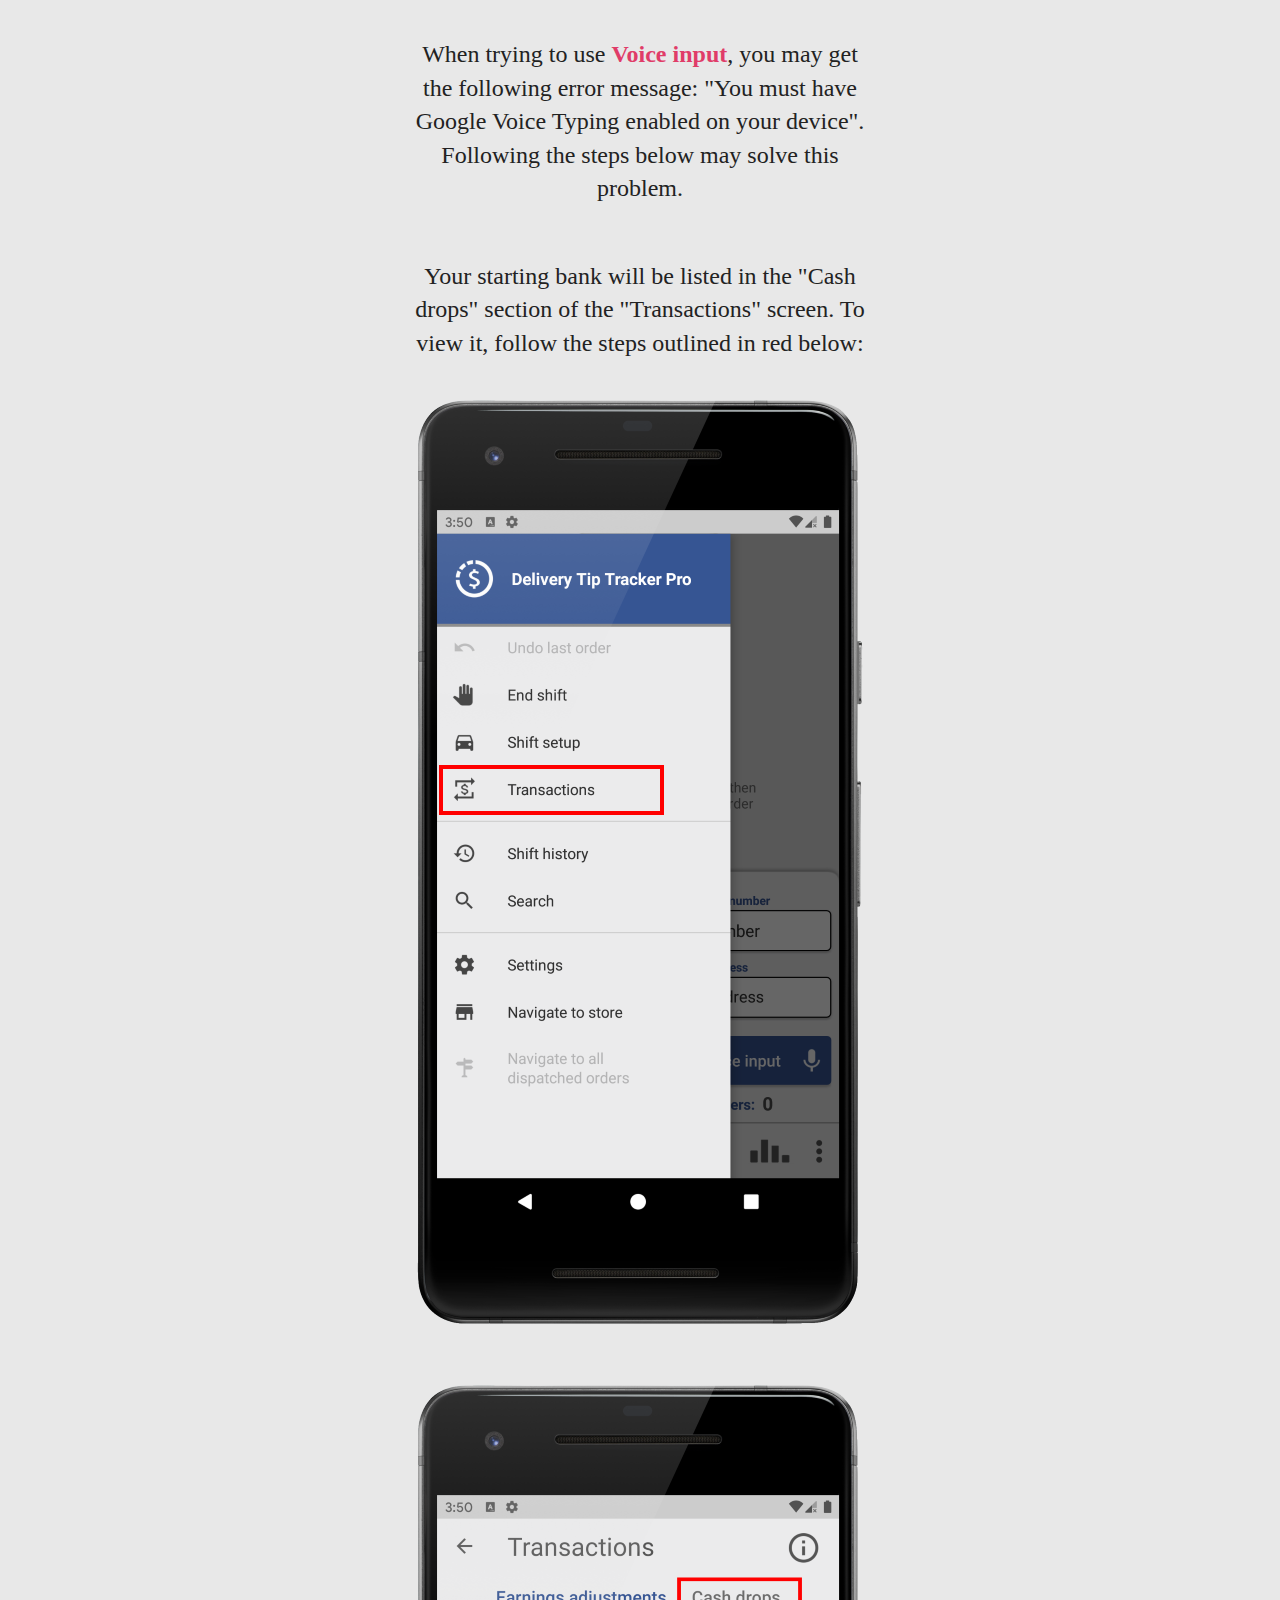
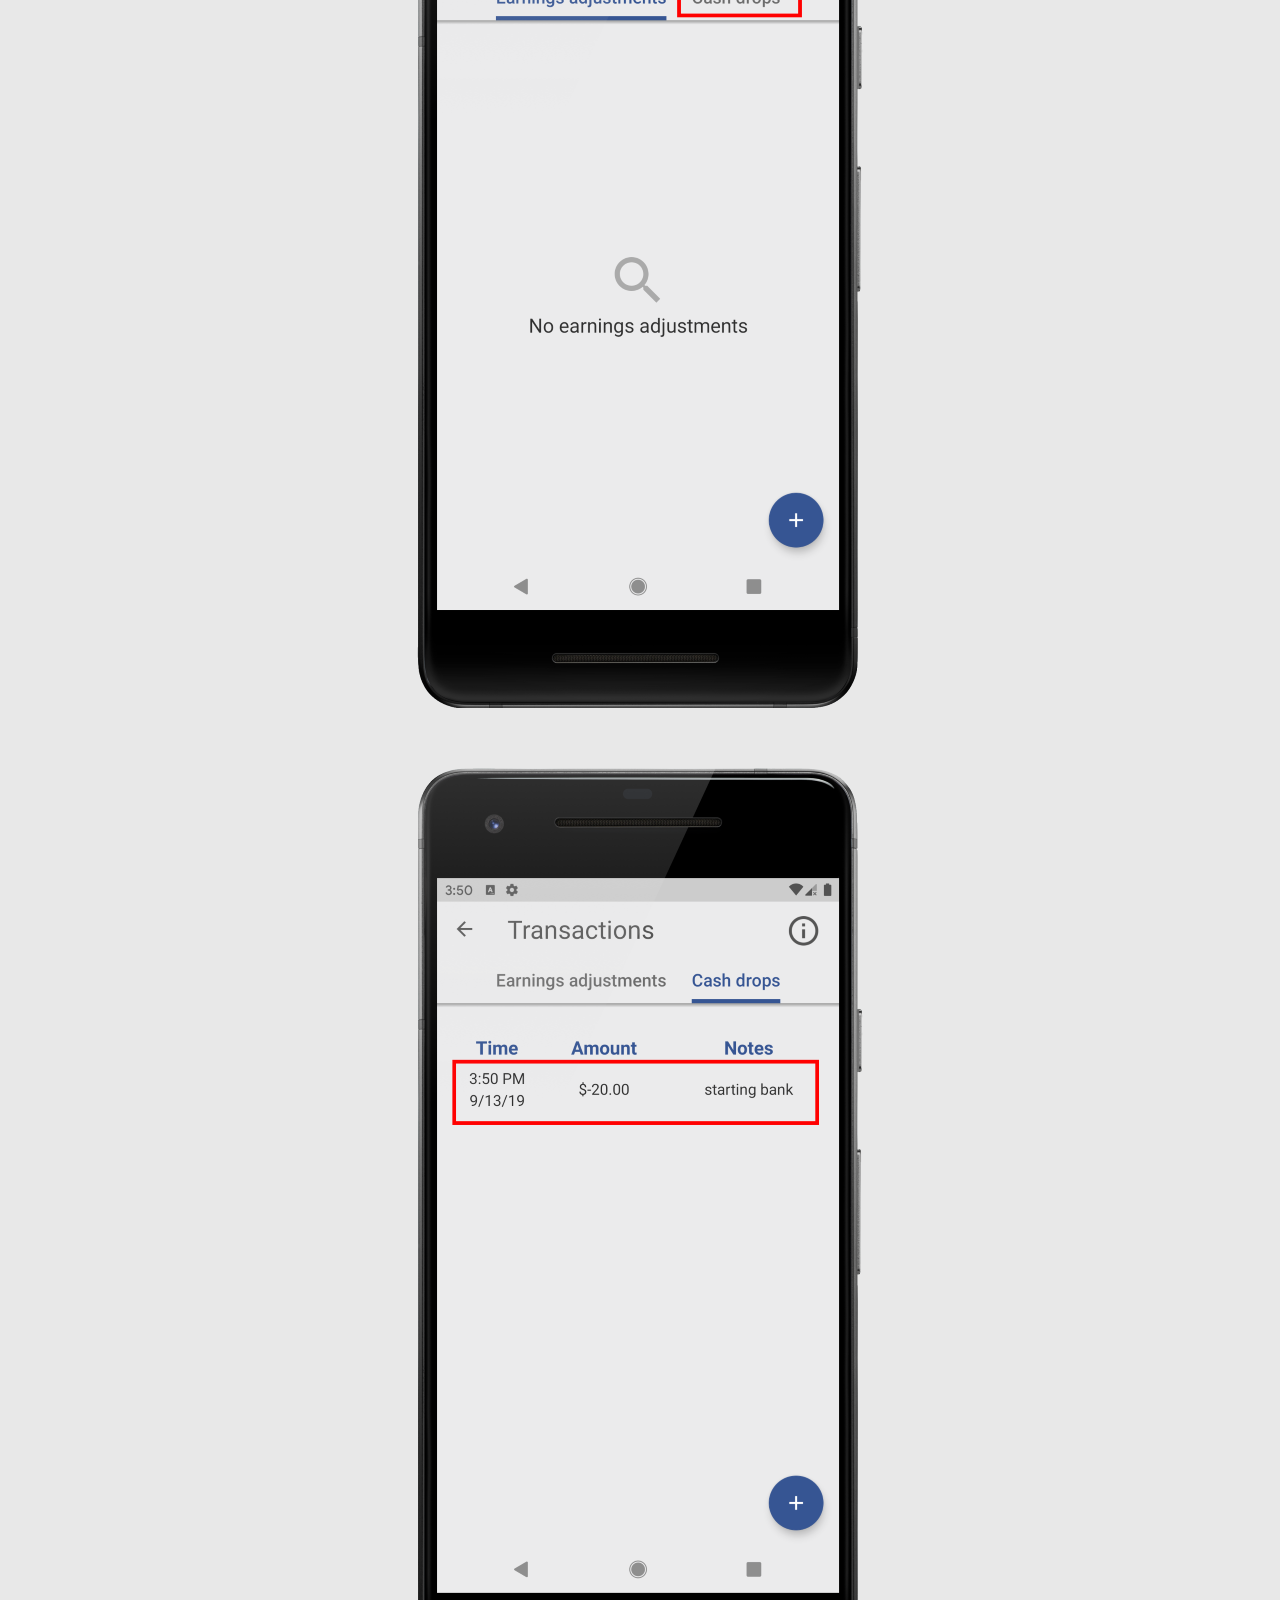
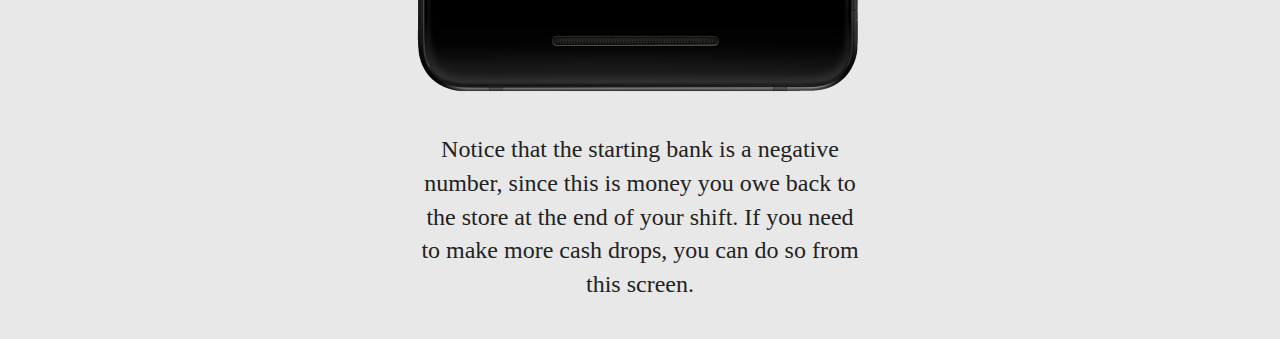
==== enable-google-voice-typing.html @ 76913ef1 "Create enable-google-voice-typing.html" ====
<!DOCTYPE html>
<html lang="en">
<head>
    <meta charset="UTF-8">
    <title>Enable Google Voice Typing</title>
    <link rel="stylesheet" href="css/delivery-tip-tracker-instructions.css">
    <meta name="viewport" content="width=device-width, initial-scale=1">

</head>
<body>

<p>When trying to use <b><font color='#E03C68'>Voice input</font></b>, you may get the following error message: "You must have Google Voice Typing enabled on your device". Following the steps below may solve this problem.</p>

<br />

<p>Your starting bank will be listed in the "Cash drops" section of the "Transactions" screen. To view it, follow the steps 
outlined in red below:</p>

<img class="img-no-caption" src="img/starting-bank-instructions/1.png"/>
<img class="img-no-caption" src="img/starting-bank-instructions/2.png"/>
<img class="img-no-caption" src="img/starting-bank-instructions/3.png"/>

<p>Notice that the starting bank is a negative number, since this is money you owe back to the store at the end of your shift. 
    If you need to make more cash drops, you can do so from this screen.</p>


<script src="https://code.jquery.com/jquery-1.12.0.min.js"></script>
<script>window.jQuery || document.write('<script src="js/vendor/jquery-1.12.0.min.js"><\/script>')</script>
<script src="js/plugins.js"></script>



</body>


</html>
---- css/delivery-tip-tracker-instructions.css ----
html {
    color: #222;
    font-size: 1em;
    line-height: 1.4;
}

body {
    background-color: rgba(184, 184, 184, 0.33);
    font-size: 24px;
    padding: 20px;
}

.faqHeader {
    font-size: 23px;
    font-weight: bold;
}

.faqSubHeader {
    font-size: 18px;
    font-weight: bold;
    padding-bottom: 8px;
    color: #555555;
}

.proOnly {
    font-size: 12px;
    padding-left: 4px;
    padding-right: 4px;
    padding-top: 3px;
    padding-bottom: 3px;
    display: inline-block; 
    margin-bottom: 7px;
    color: #FFFFFF;
    background-color: #777777;
}

.faqQuestion {
    padding-bottom: 6px;
    font-weight: bold;
    font-size: 17px;
}

.faqQuestionProOnly {
    font-weight: bold;
    font-size: 17px;
    margin-bottom: -5px;
}

.faqAnswer {
    margin-bottom: 42px;
    margin-left: 16px;
    font-size: 16px;
}

.videoLink {
    margin-left: 32px;
    font-size: 16px;
}

.spaceBelowFirstVideo {
    margin-bottom: 8px;   
}

.orderedList {
    margin: 0px;
    padding-left: 32px;
    font-size: 16px;
    margin-bottom: 42px;
}

.listItem {
    padding-bottom: 5px;
}

.caption {
    padding-bottom: 30px;
    font-size: 22px;
}

img.img-with-caption {
    padding-top: 15px;
    padding-bottom: 30px;
}

img.img-no-caption {
    padding-top: 30px;
    padding-bottom: 30px;
}

img {
    display: block;
    margin-left: auto;
    margin-right: auto;
    width: 510px;
}


p {
    margin: 10px auto;
    text-align: center;
    width: 450px;
}

.toc {
    font-size: 20px;
    padding-bottom: 6px;
}




@media screen and (max-width: 510px) {
    img {
        display: block;
        width: 100%;
        margin: 0;
    }


    p {
        width: 90%;
        margin: auto;
    }

}
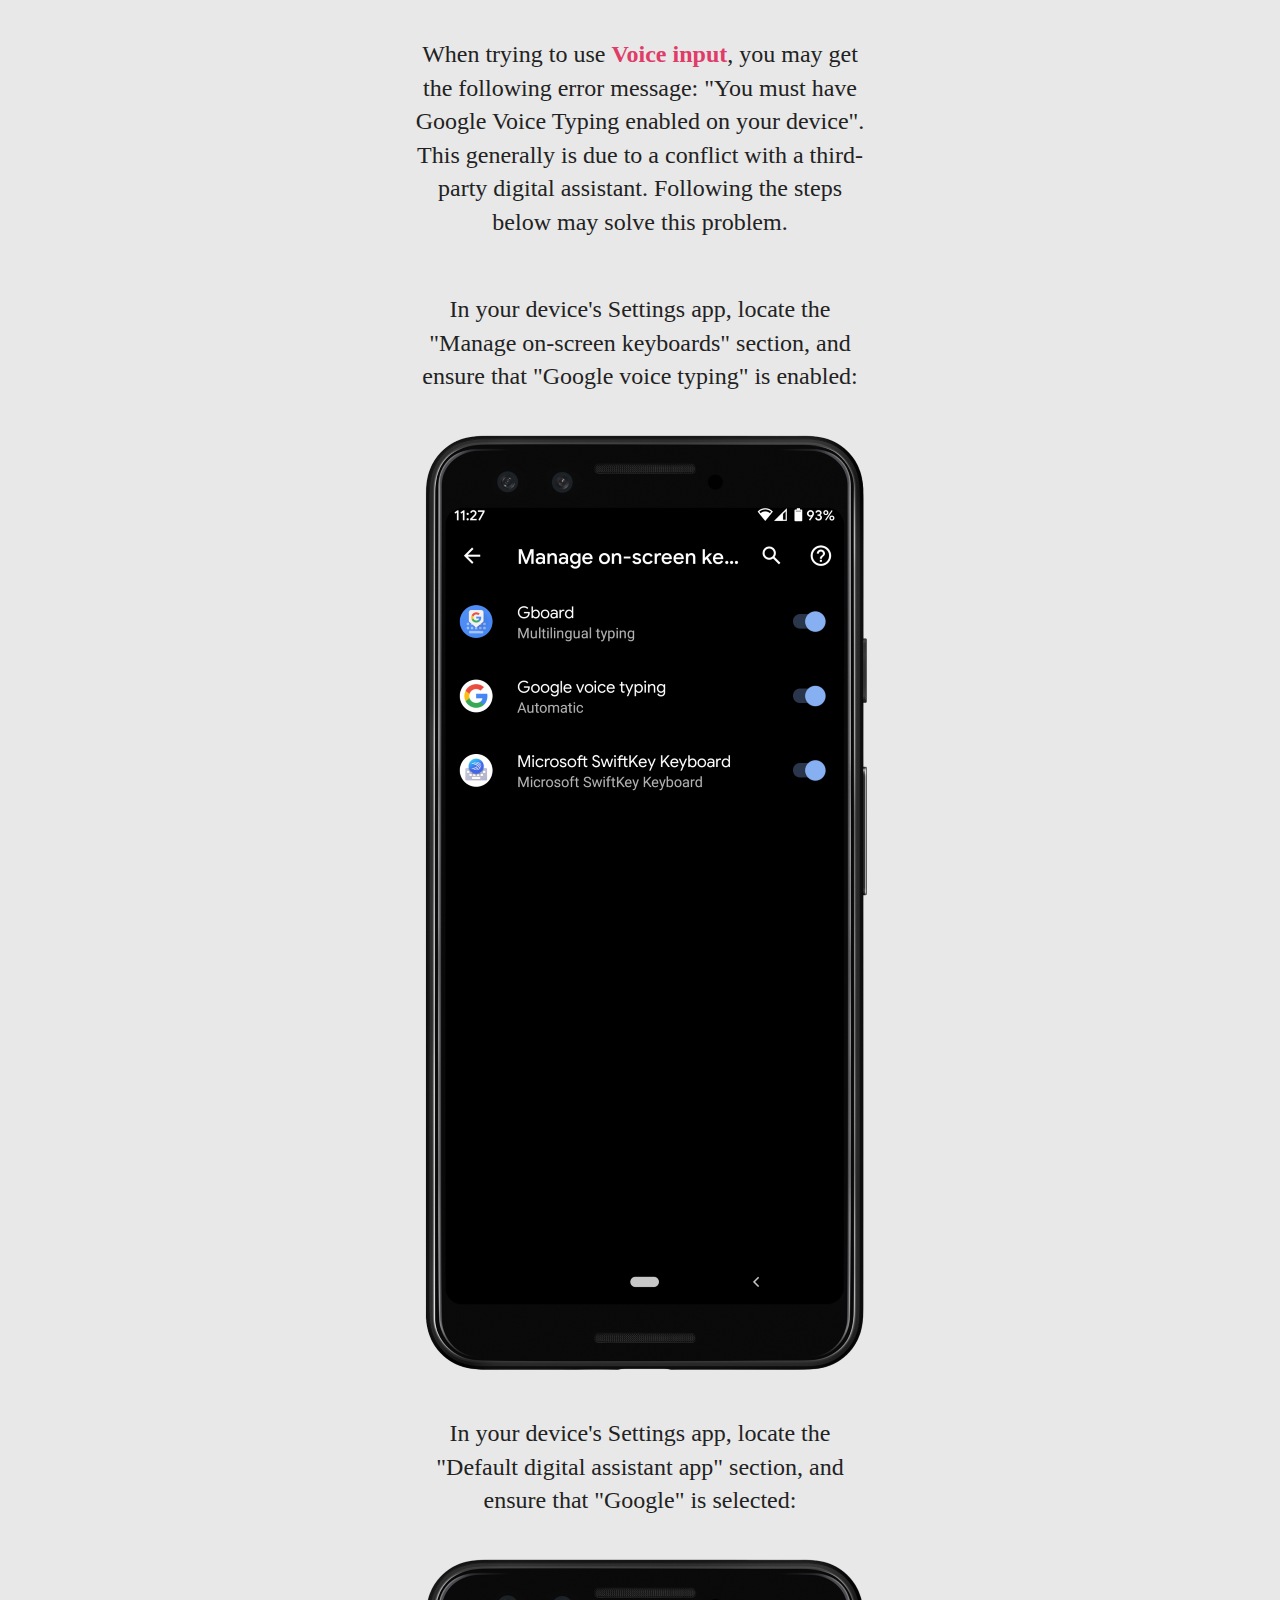
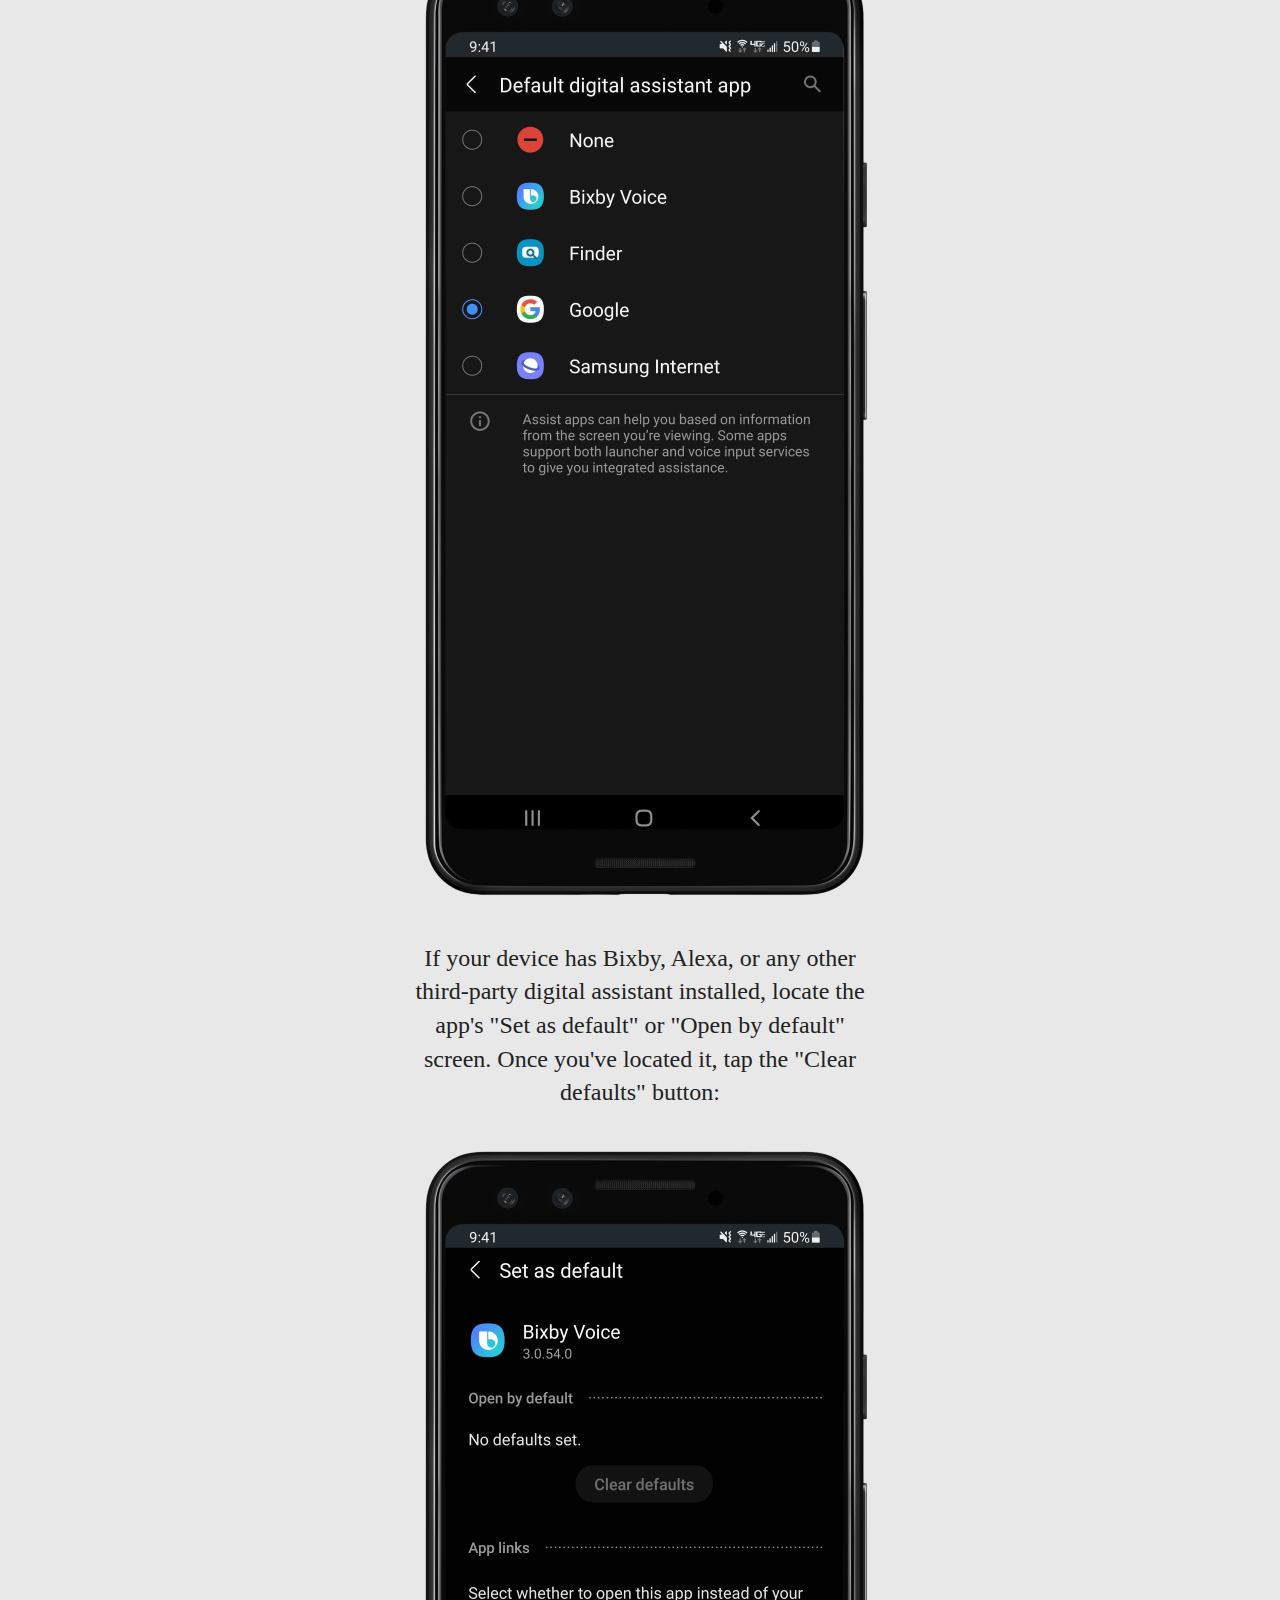
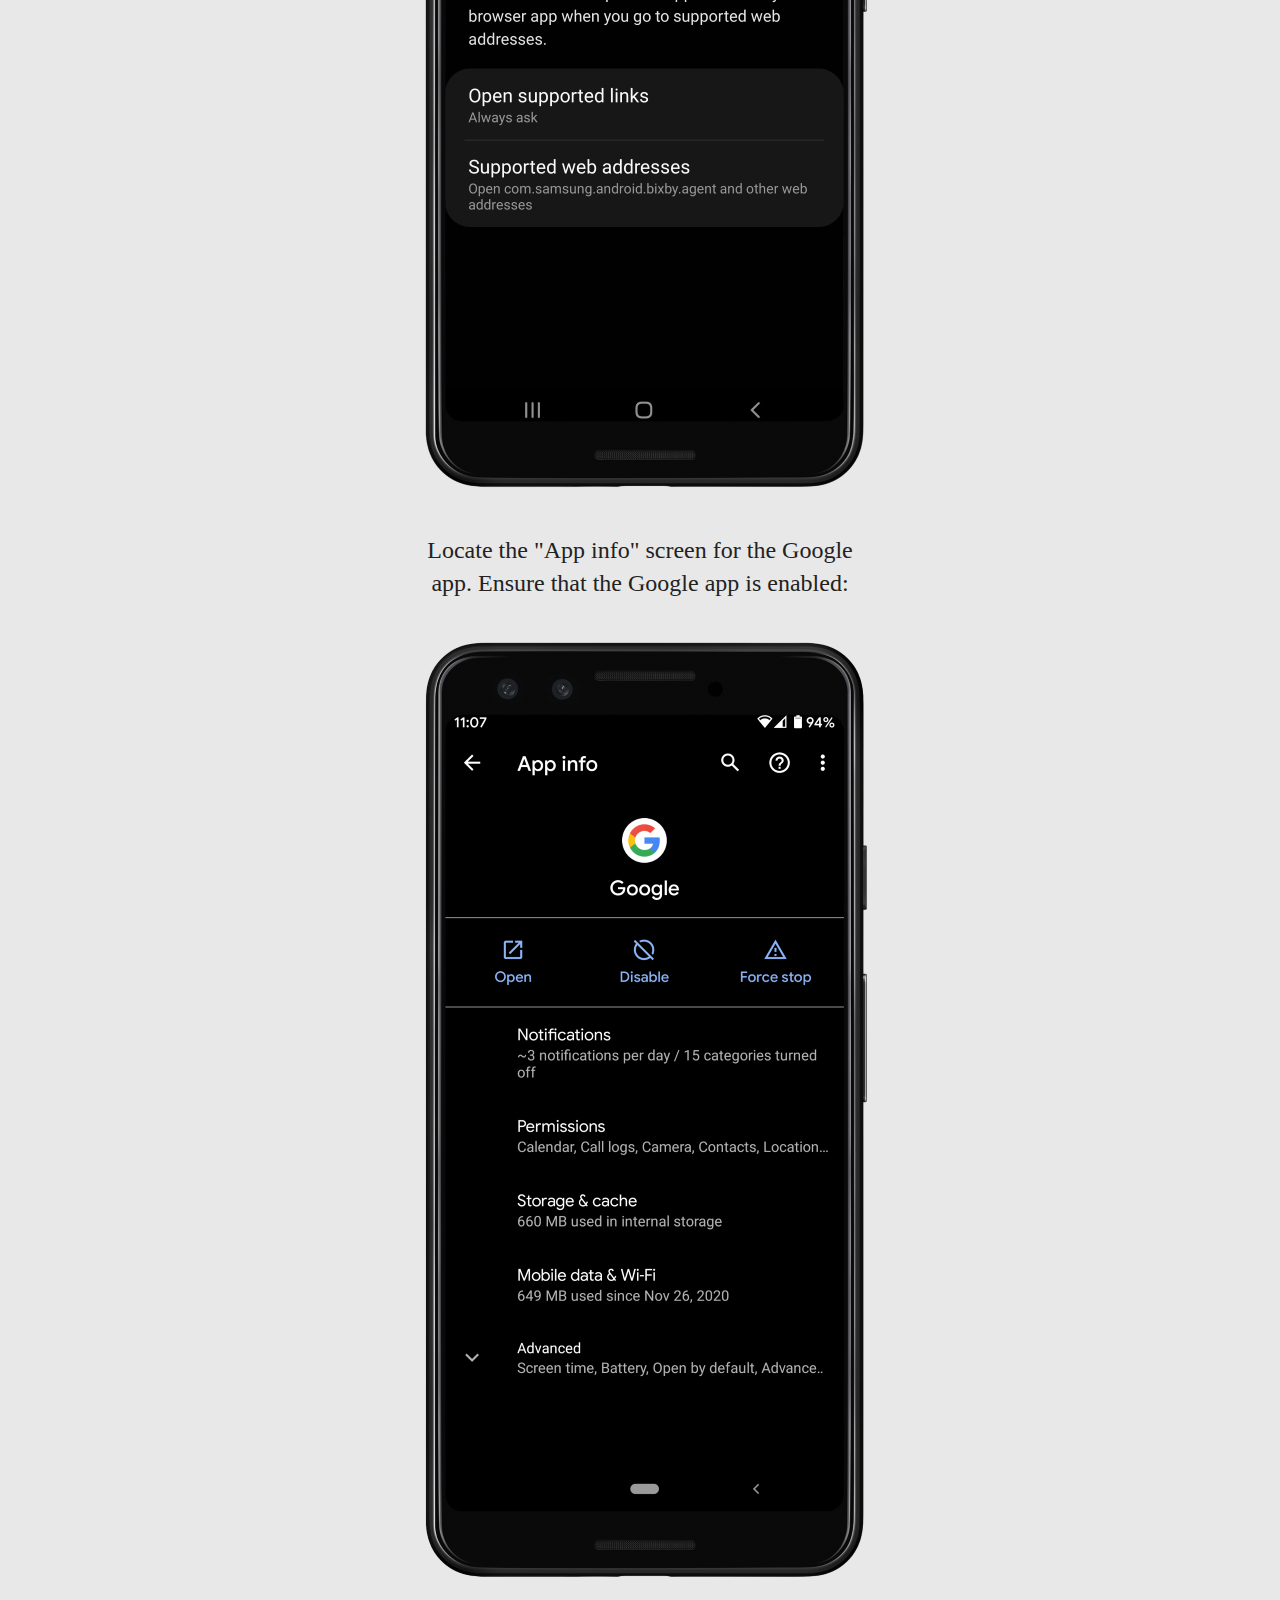
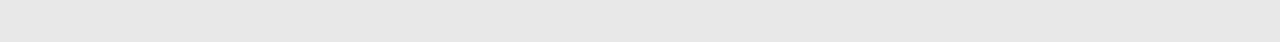
==== commit 47319cf8: "Update enable-google-voice-typing.html" ====
--- a/enable-google-voice-typing.html
+++ b/enable-google-voice-typing.html
@@ -9,20 +9,26 @@
 </head>
 <body>
 
-<p>When trying to use <b><font color='#E03C68'>Voice input</font></b>, you may get the following error message: "You must have Google Voice Typing enabled on your device". Following the steps below may solve this problem.</p>
+<p>When trying to use <b><font color='#E03C68'>Voice input</font></b>, you may get the following error message: "You must have Google Voice Typing enabled on your device". This generally is due to a conflict with a third-party digital assistant. Following the steps below may solve this problem.</p>
 
 <br />
 
-<p>Your starting bank will be listed in the "Cash drops" section of the "Transactions" screen. To view it, follow the steps 
-outlined in red below:</p>
+<p>In your device's Settings app, locate the "Manage on-screen keyboards" section, and ensure that "Google voice typing" is enabled:</p>
 
-<img class="img-no-caption" src="img/starting-bank-instructions/1.png"/>
-<img class="img-no-caption" src="img/starting-bank-instructions/2.png"/>
-<img class="img-no-caption" src="img/starting-bank-instructions/3.png"/>
+<img class="img-no-caption" src="img/enable-google-voice-typing/1.png"/>
+    
+<p>In your device's Settings app, locate the "Default digital assistant app" section, and ensure that "Google" is selected:</p>
 
-<p>Notice that the starting bank is a negative number, since this is money you owe back to the store at the end of your shift. 
-    If you need to make more cash drops, you can do so from this screen.</p>
+<img class="img-no-caption" src="img/enable-google-voice-typing/2.png"/>
+    
+<p>If your device has Bixby, Alexa, or any other third-party digital assistant installed, locate the app's "Set as default" or "Open by default" screen. Once you've located it,
+    tap the "Clear defaults" button:</p>
 
+<img class="img-no-caption" src="img/enable-google-voice-typing/3.png"/>   
+
+<p>Locate the "App info" screen for the Google app. Ensure that the Google app is enabled:</p>
+
+<img class="img-no-caption" src="img/enable-google-voice-typing/4.png"/>   
 
 <script src="https://code.jquery.com/jquery-1.12.0.min.js"></script>
 <script>window.jQuery || document.write('<script src="js/vendor/jquery-1.12.0.min.js"><\/script>')</script>
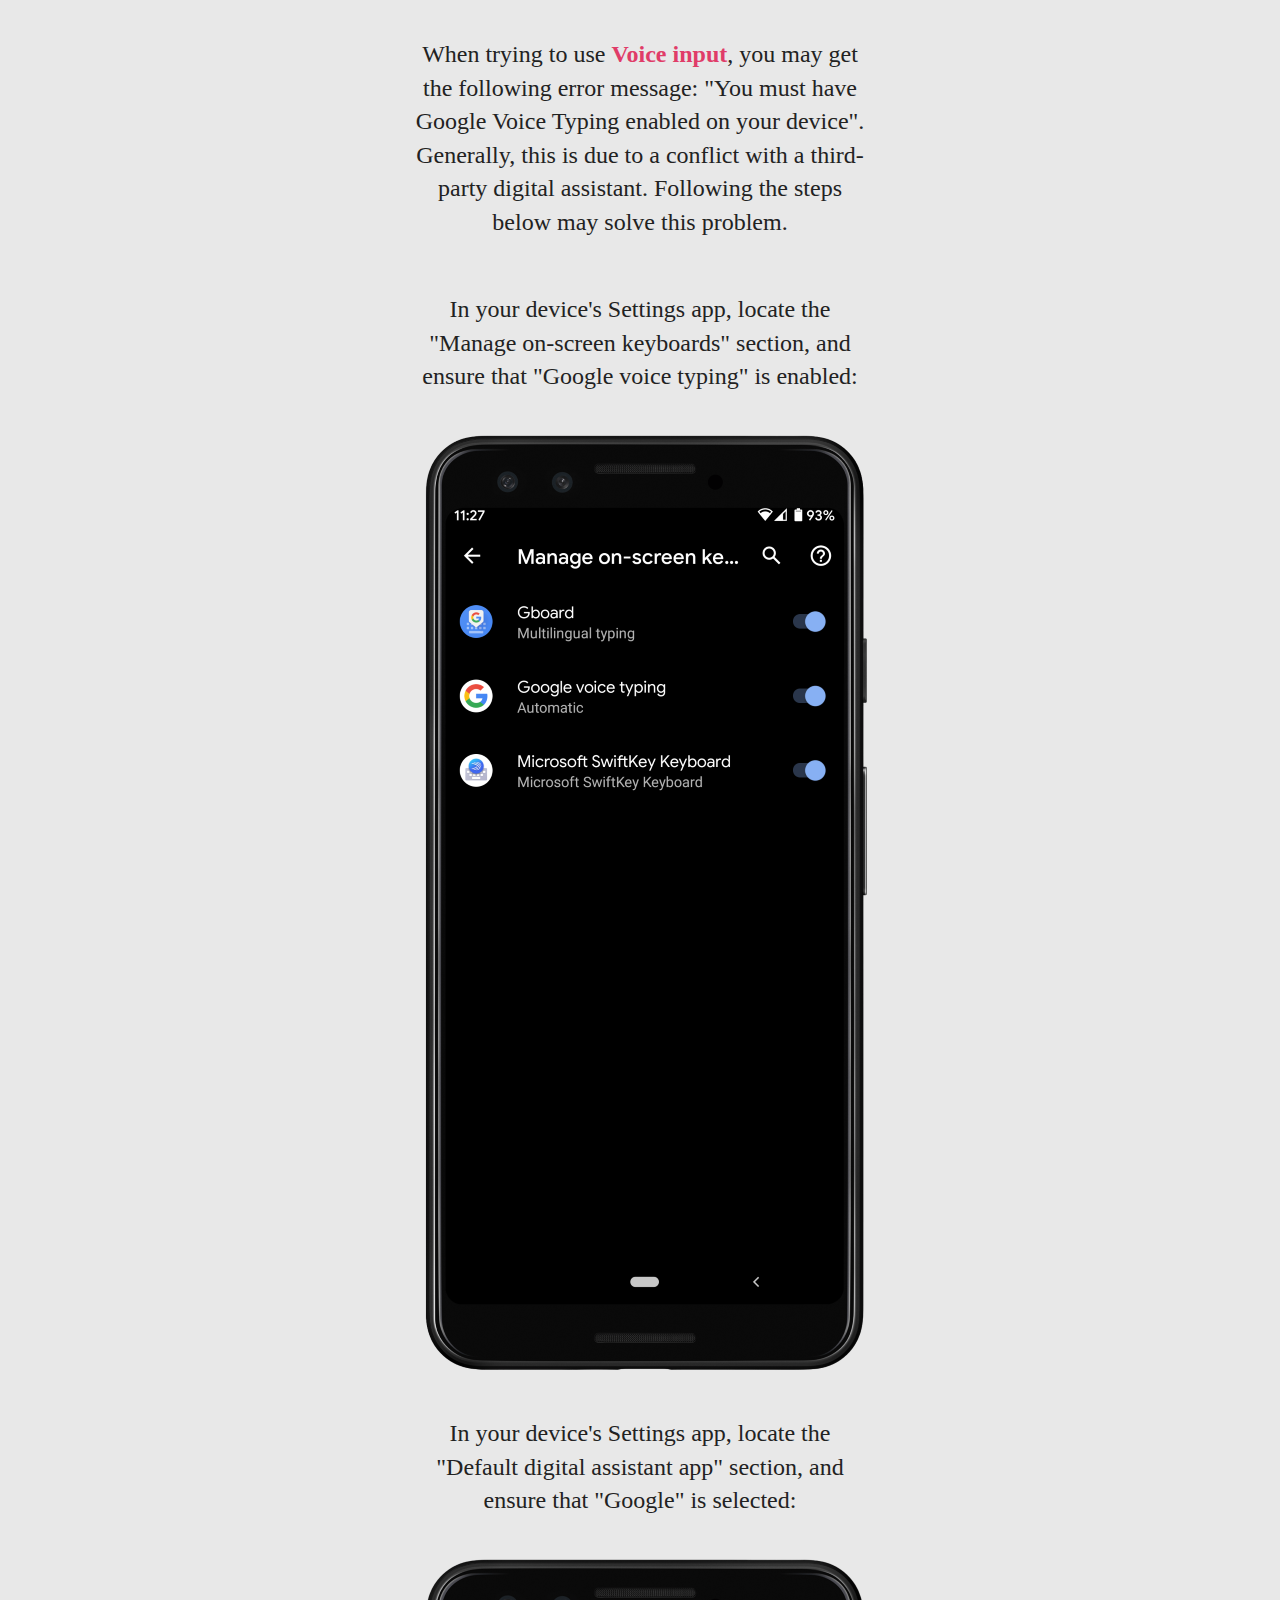
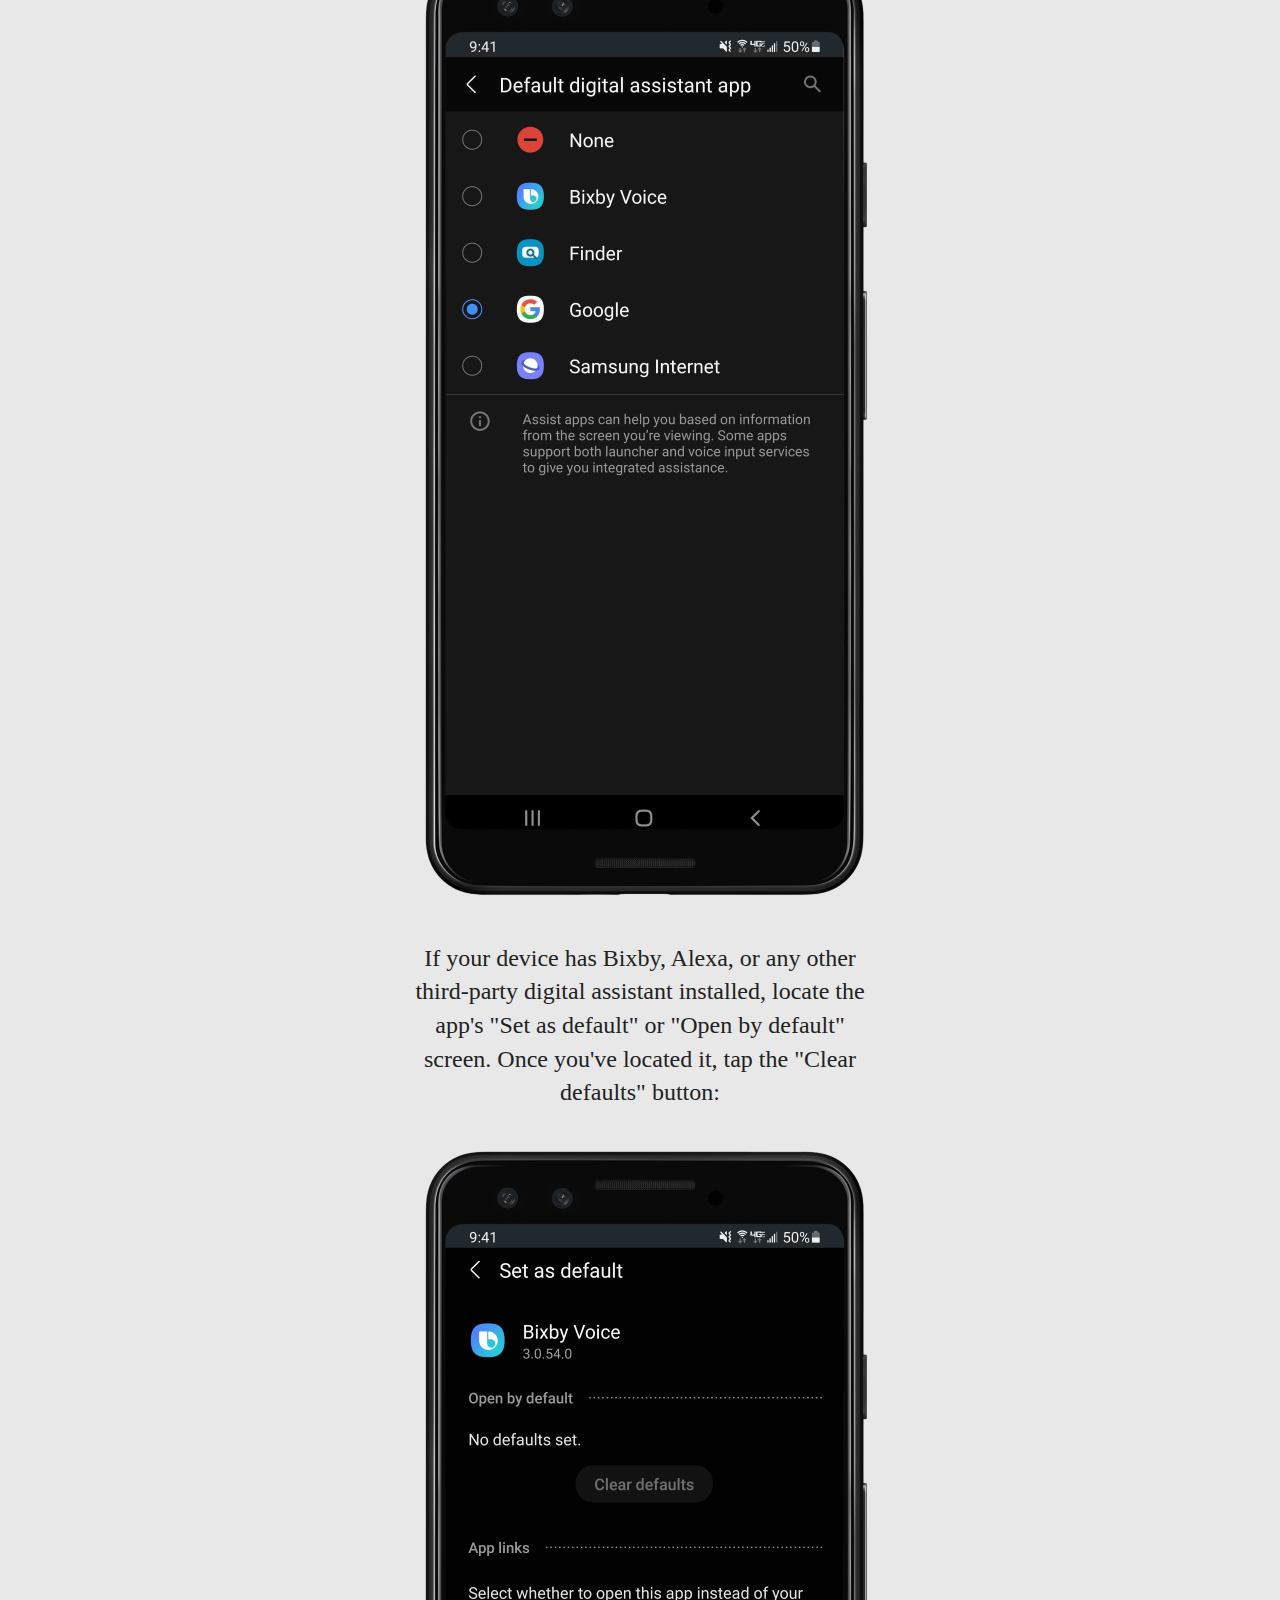
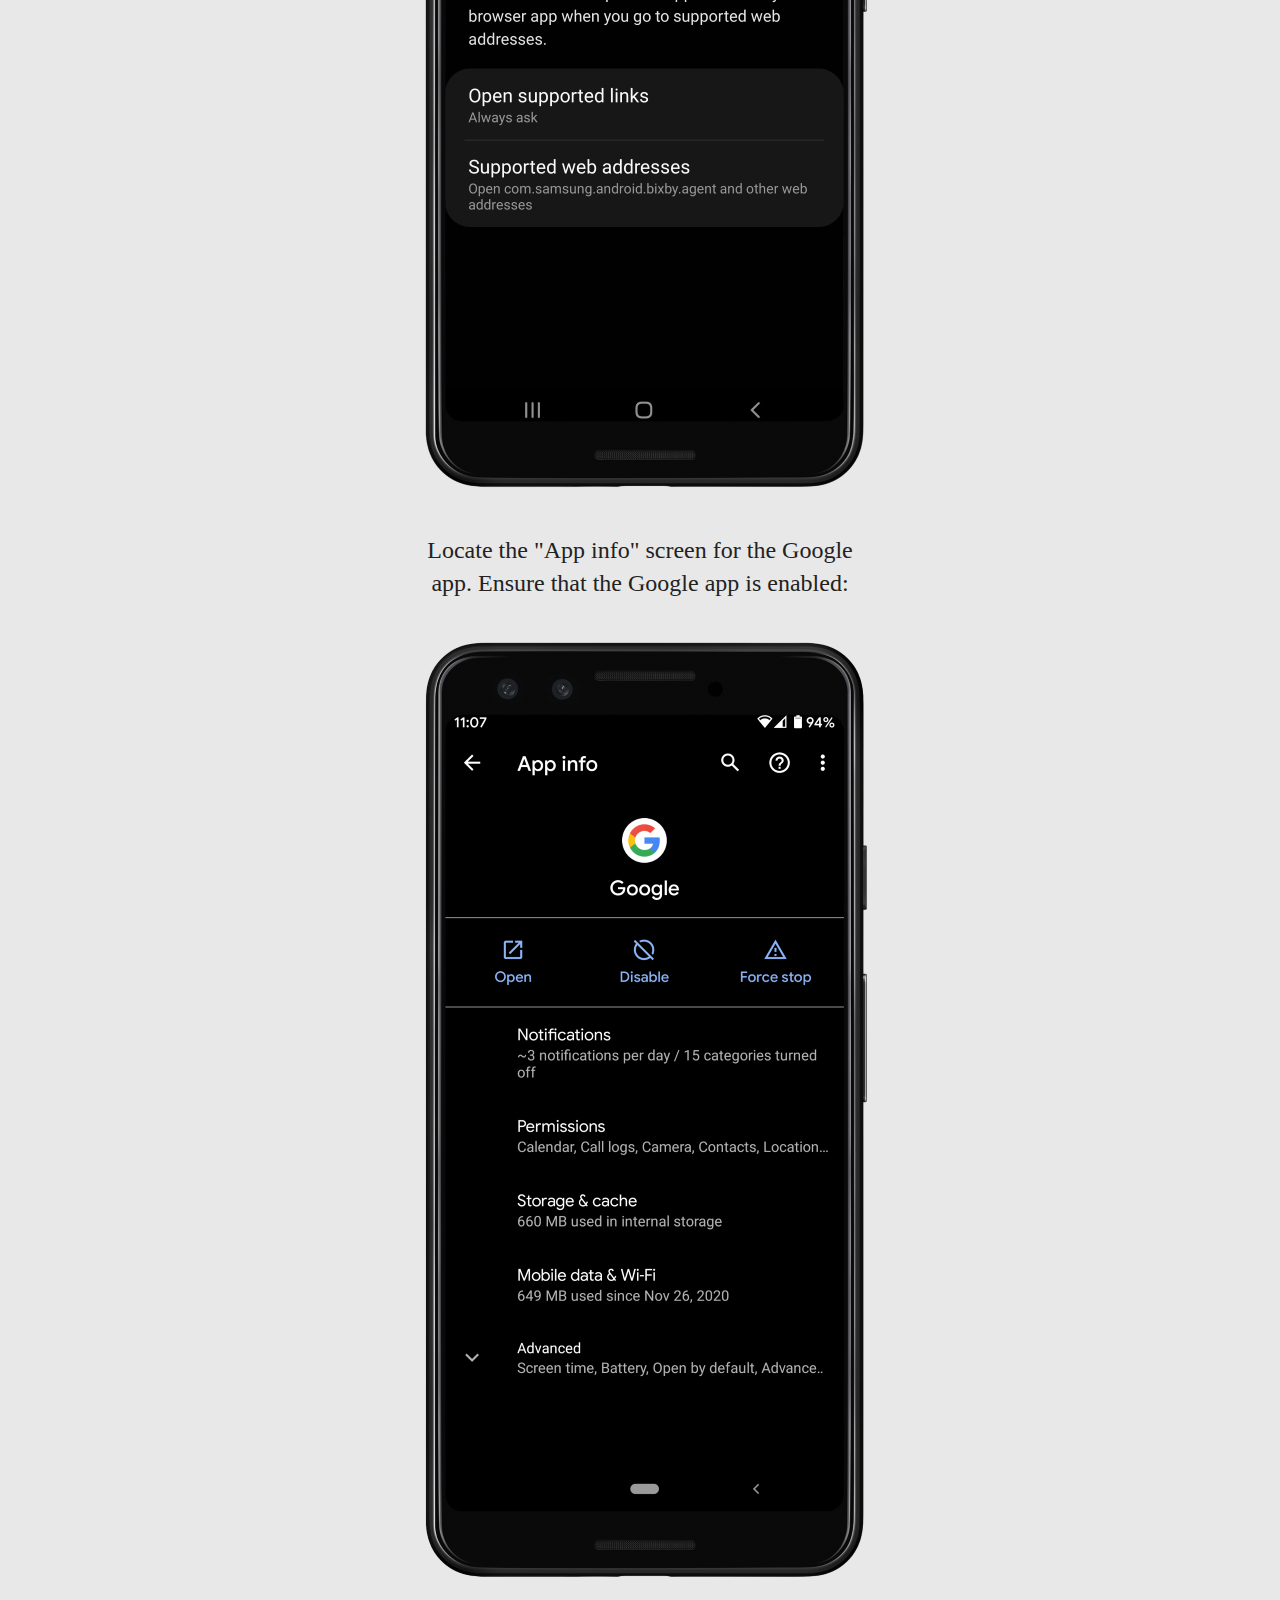
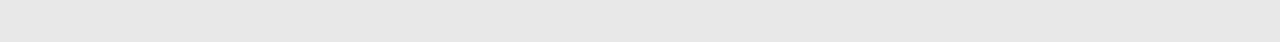
==== commit 490c2a66: "Update enable-google-voice-typing.html" ====
--- a/enable-google-voice-typing.html
+++ b/enable-google-voice-typing.html
@@ -9,7 +9,8 @@
 </head>
 <body>
 
-<p>When trying to use <b><font color='#E03C68'>Voice input</font></b>, you may get the following error message: "You must have Google Voice Typing enabled on your device". This generally is due to a conflict with a third-party digital assistant. Following the steps below may solve this problem.</p>
+<p>When trying to use <b><font color='#E03C68'>Voice input</font></b>, you may get the following error message: "You must have Google Voice Typing enabled on your device". 
+    Generally, this is due to a conflict with a third-party digital assistant. Following the steps below may solve this problem.</p>
 
 <br />
 
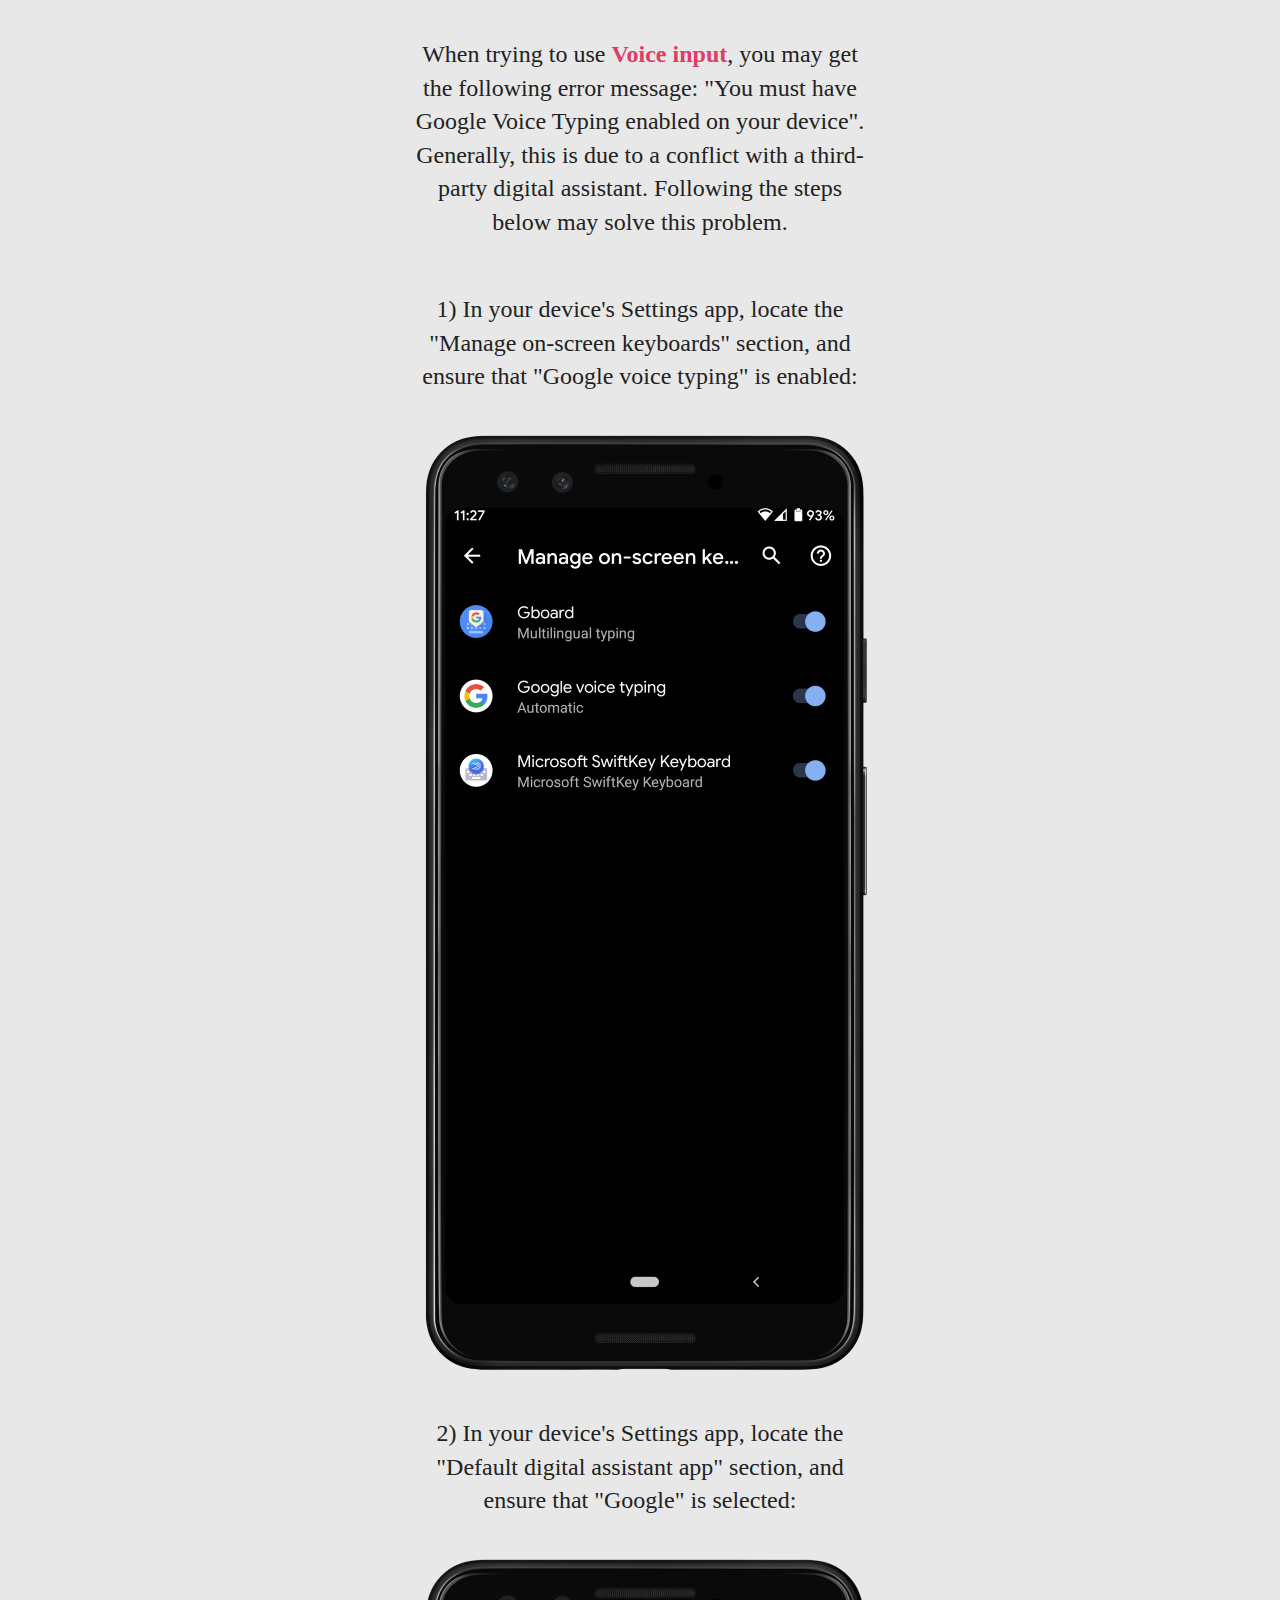
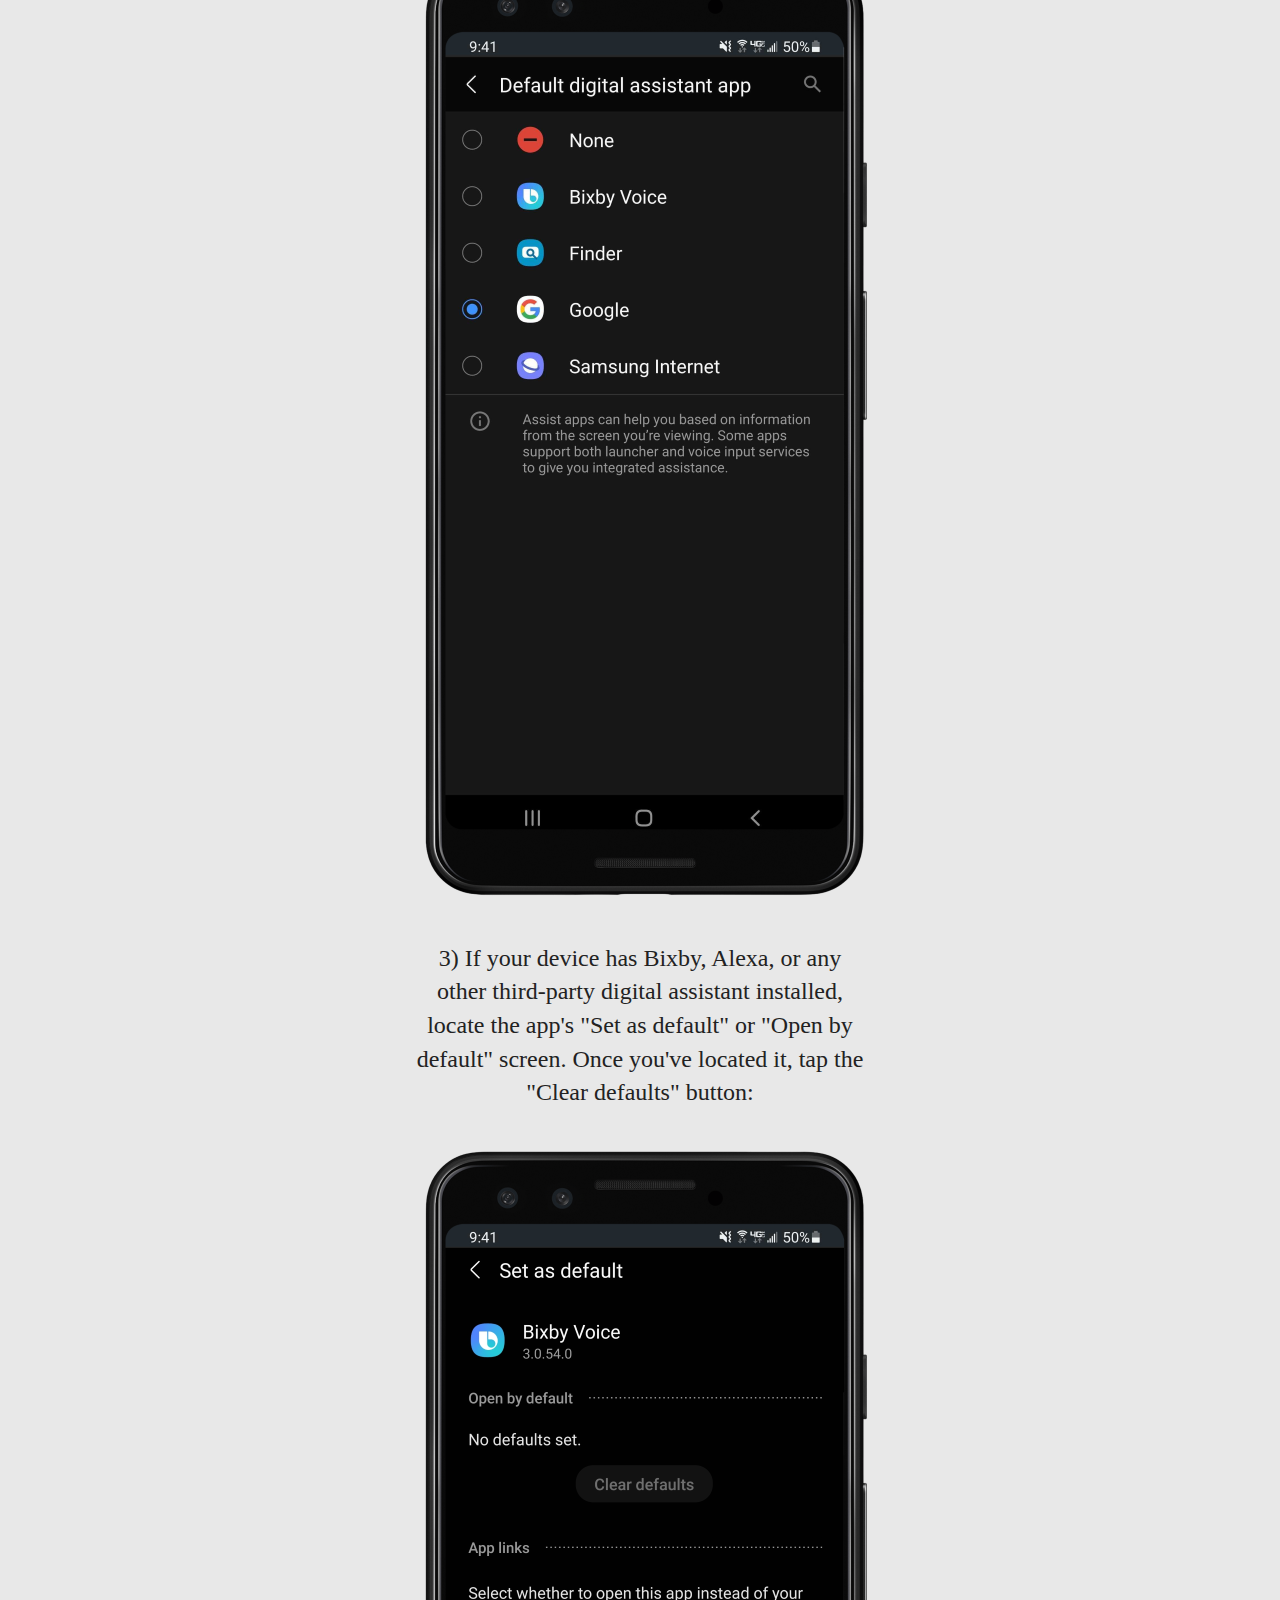
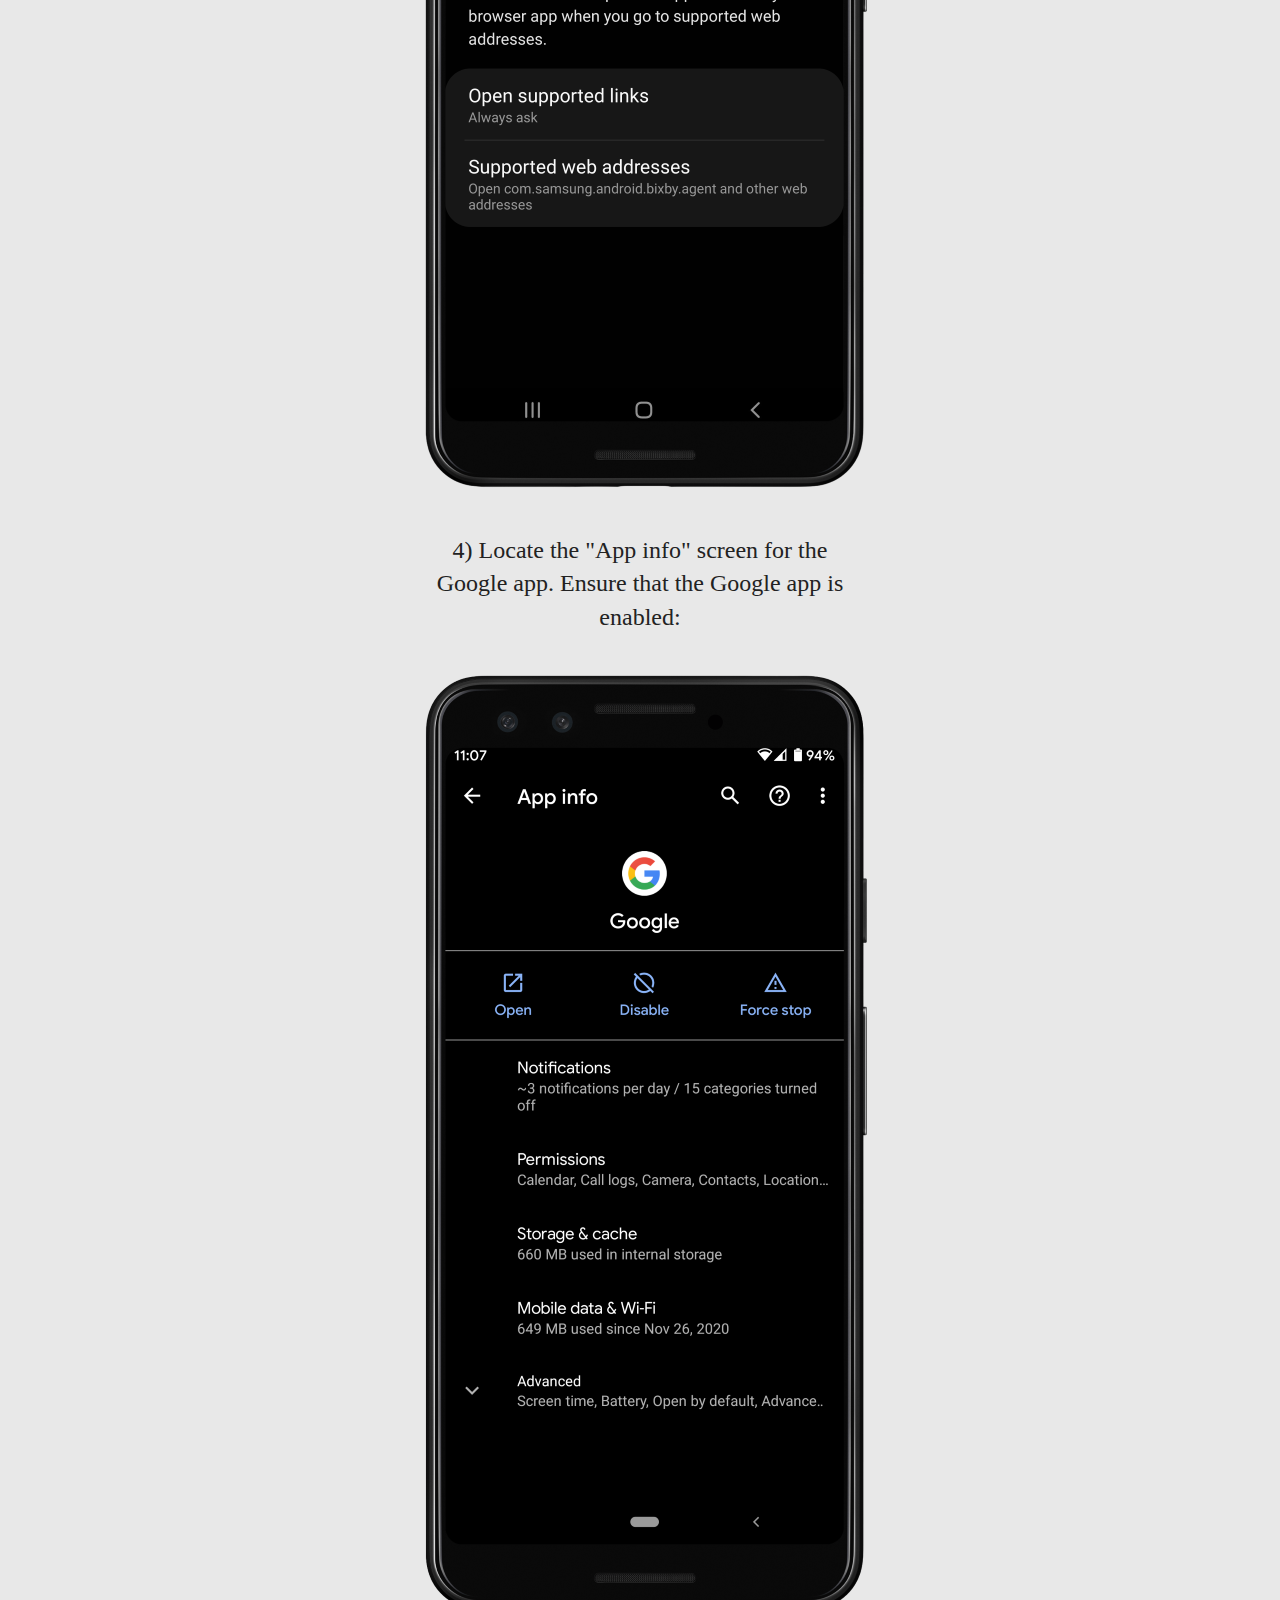
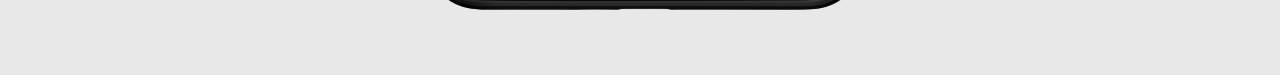
==== commit aef92fd3: "Update enable-google-voice-typing.html" ====
--- a/enable-google-voice-typing.html
+++ b/enable-google-voice-typing.html
@@ -14,20 +14,20 @@
 
 <br />
 
-<p>In your device's Settings app, locate the "Manage on-screen keyboards" section, and ensure that "Google voice typing" is enabled:</p>
+<p>1) In your device's Settings app, locate the "Manage on-screen keyboards" section, and ensure that "Google voice typing" is enabled:</p>
 
 <img class="img-no-caption" src="img/enable-google-voice-typing/1.png"/>
     
-<p>In your device's Settings app, locate the "Default digital assistant app" section, and ensure that "Google" is selected:</p>
+<p>2) In your device's Settings app, locate the "Default digital assistant app" section, and ensure that "Google" is selected:</p>
 
 <img class="img-no-caption" src="img/enable-google-voice-typing/2.png"/>
     
-<p>If your device has Bixby, Alexa, or any other third-party digital assistant installed, locate the app's "Set as default" or "Open by default" screen. Once you've located it,
+<p>3) If your device has Bixby, Alexa, or any other third-party digital assistant installed, locate the app's "Set as default" or "Open by default" screen. Once you've located it,
     tap the "Clear defaults" button:</p>
 
 <img class="img-no-caption" src="img/enable-google-voice-typing/3.png"/>   
 
-<p>Locate the "App info" screen for the Google app. Ensure that the Google app is enabled:</p>
+<p>4) Locate the "App info" screen for the Google app. Ensure that the Google app is enabled:</p>
 
 <img class="img-no-caption" src="img/enable-google-voice-typing/4.png"/>   
 
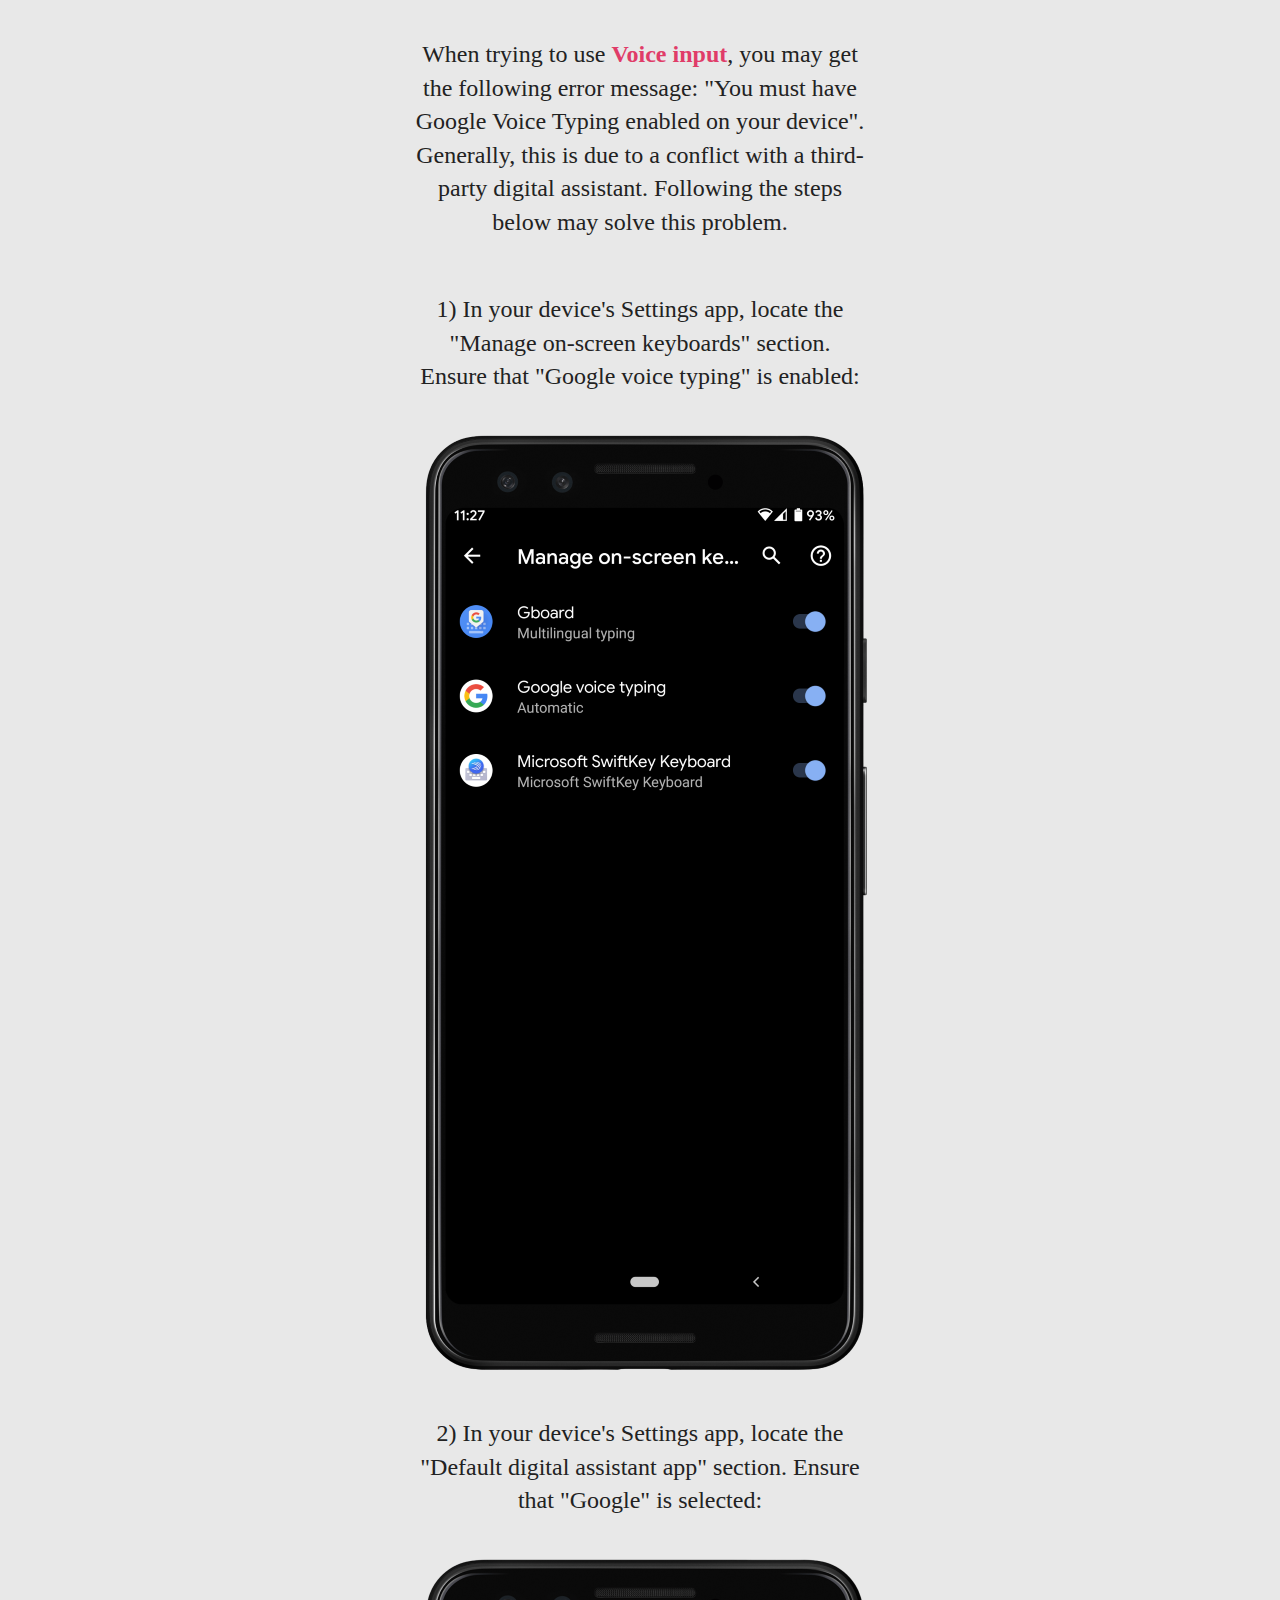
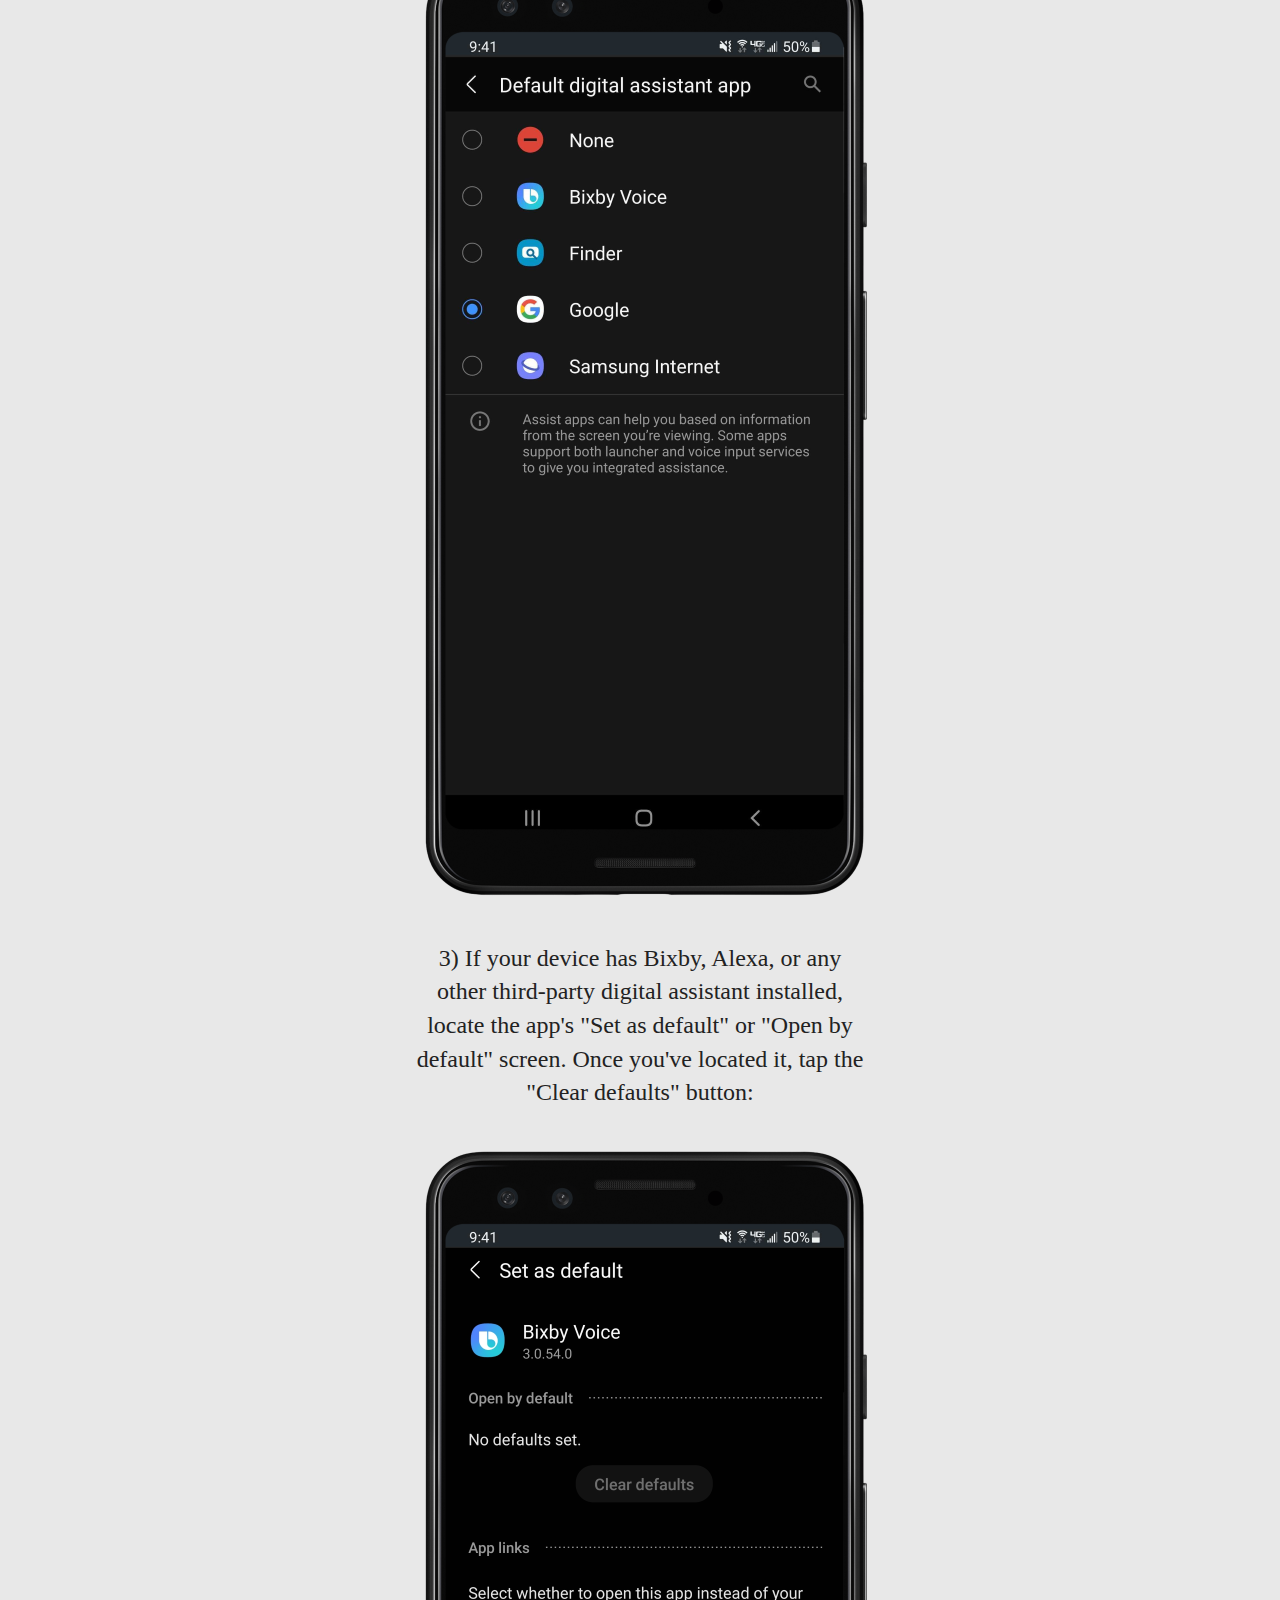
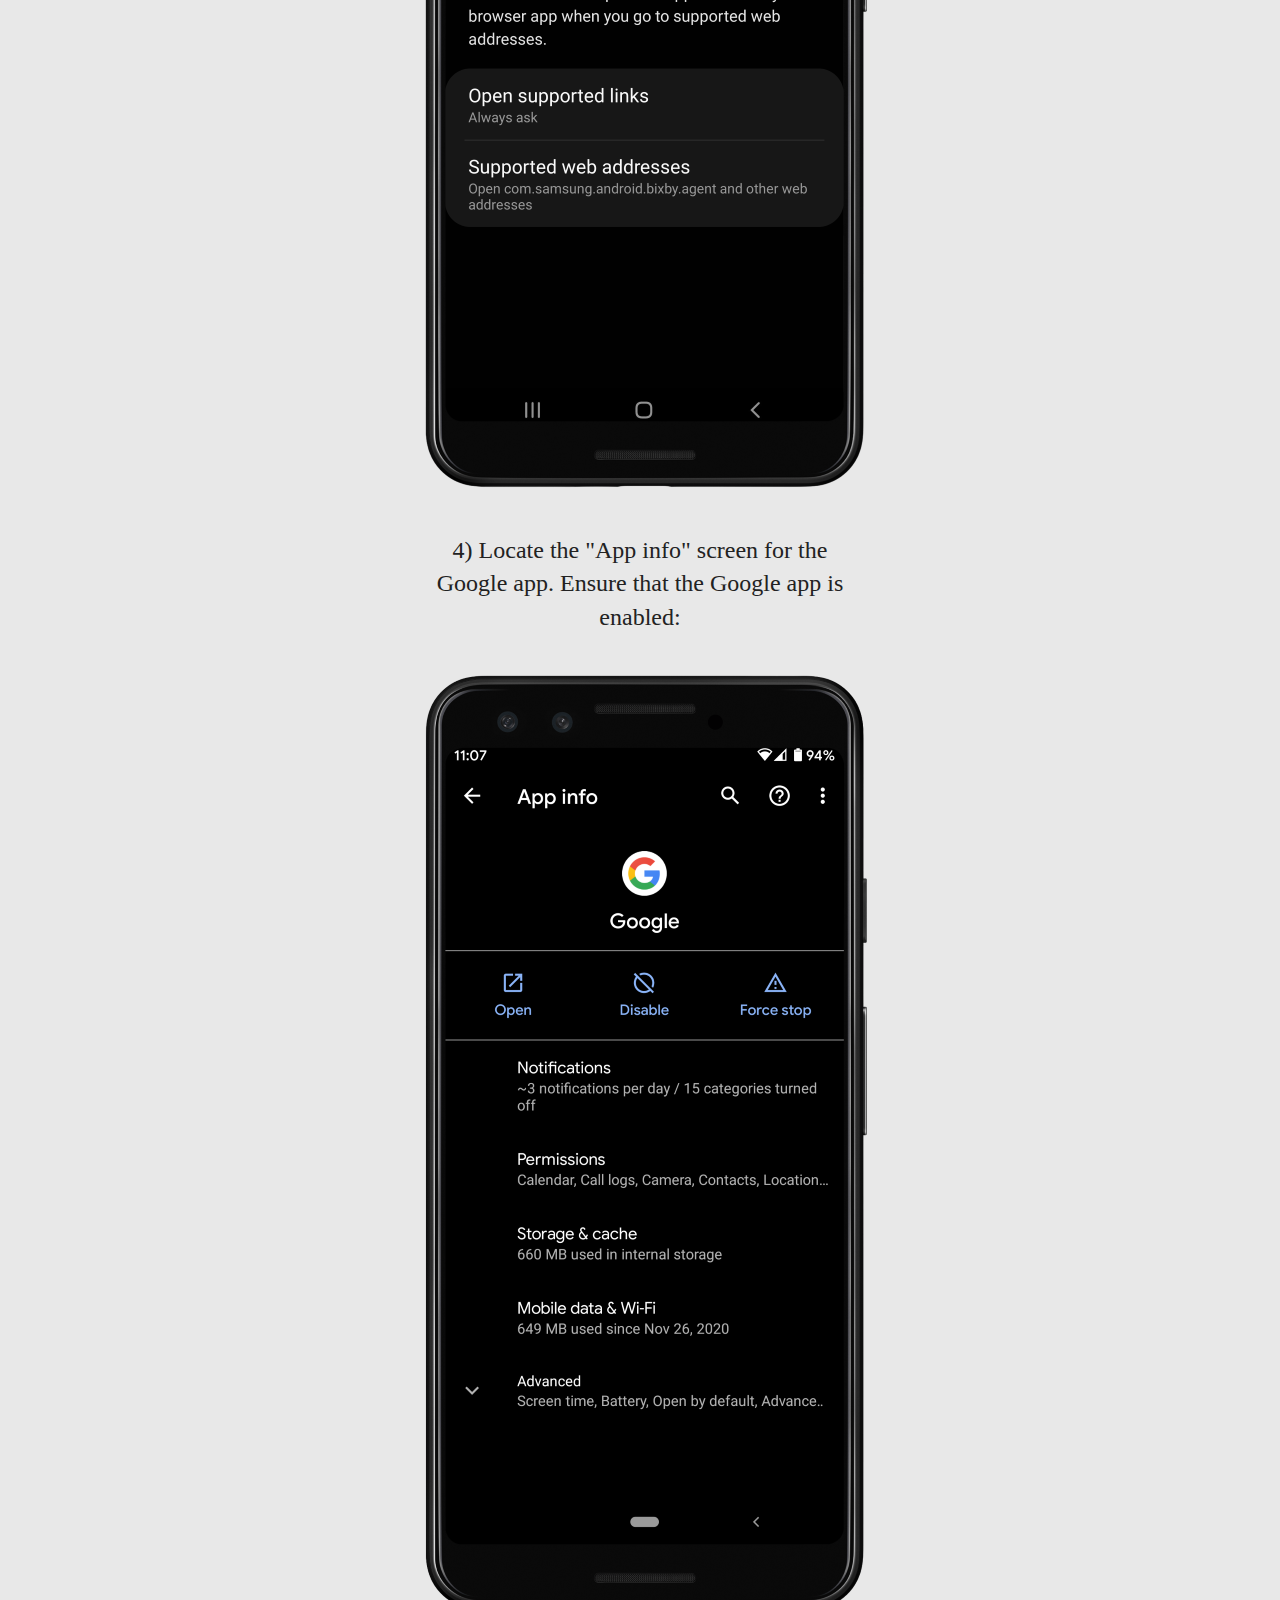
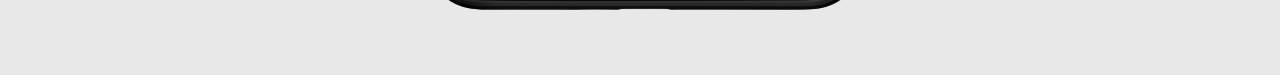
==== commit ad27c0ce: "Update enable-google-voice-typing.html" ====
--- a/enable-google-voice-typing.html
+++ b/enable-google-voice-typing.html
@@ -14,11 +14,11 @@
 
 <br />
 
-<p>1) In your device's Settings app, locate the "Manage on-screen keyboards" section, and ensure that "Google voice typing" is enabled:</p>
+<p>1) In your device's Settings app, locate the "Manage on-screen keyboards" section. Ensure that "Google voice typing" is enabled:</p>
 
 <img class="img-no-caption" src="img/enable-google-voice-typing/1.png"/>
     
-<p>2) In your device's Settings app, locate the "Default digital assistant app" section, and ensure that "Google" is selected:</p>
+<p>2) In your device's Settings app, locate the "Default digital assistant app" section. Ensure that "Google" is selected:</p>
 
 <img class="img-no-caption" src="img/enable-google-voice-typing/2.png"/>
     
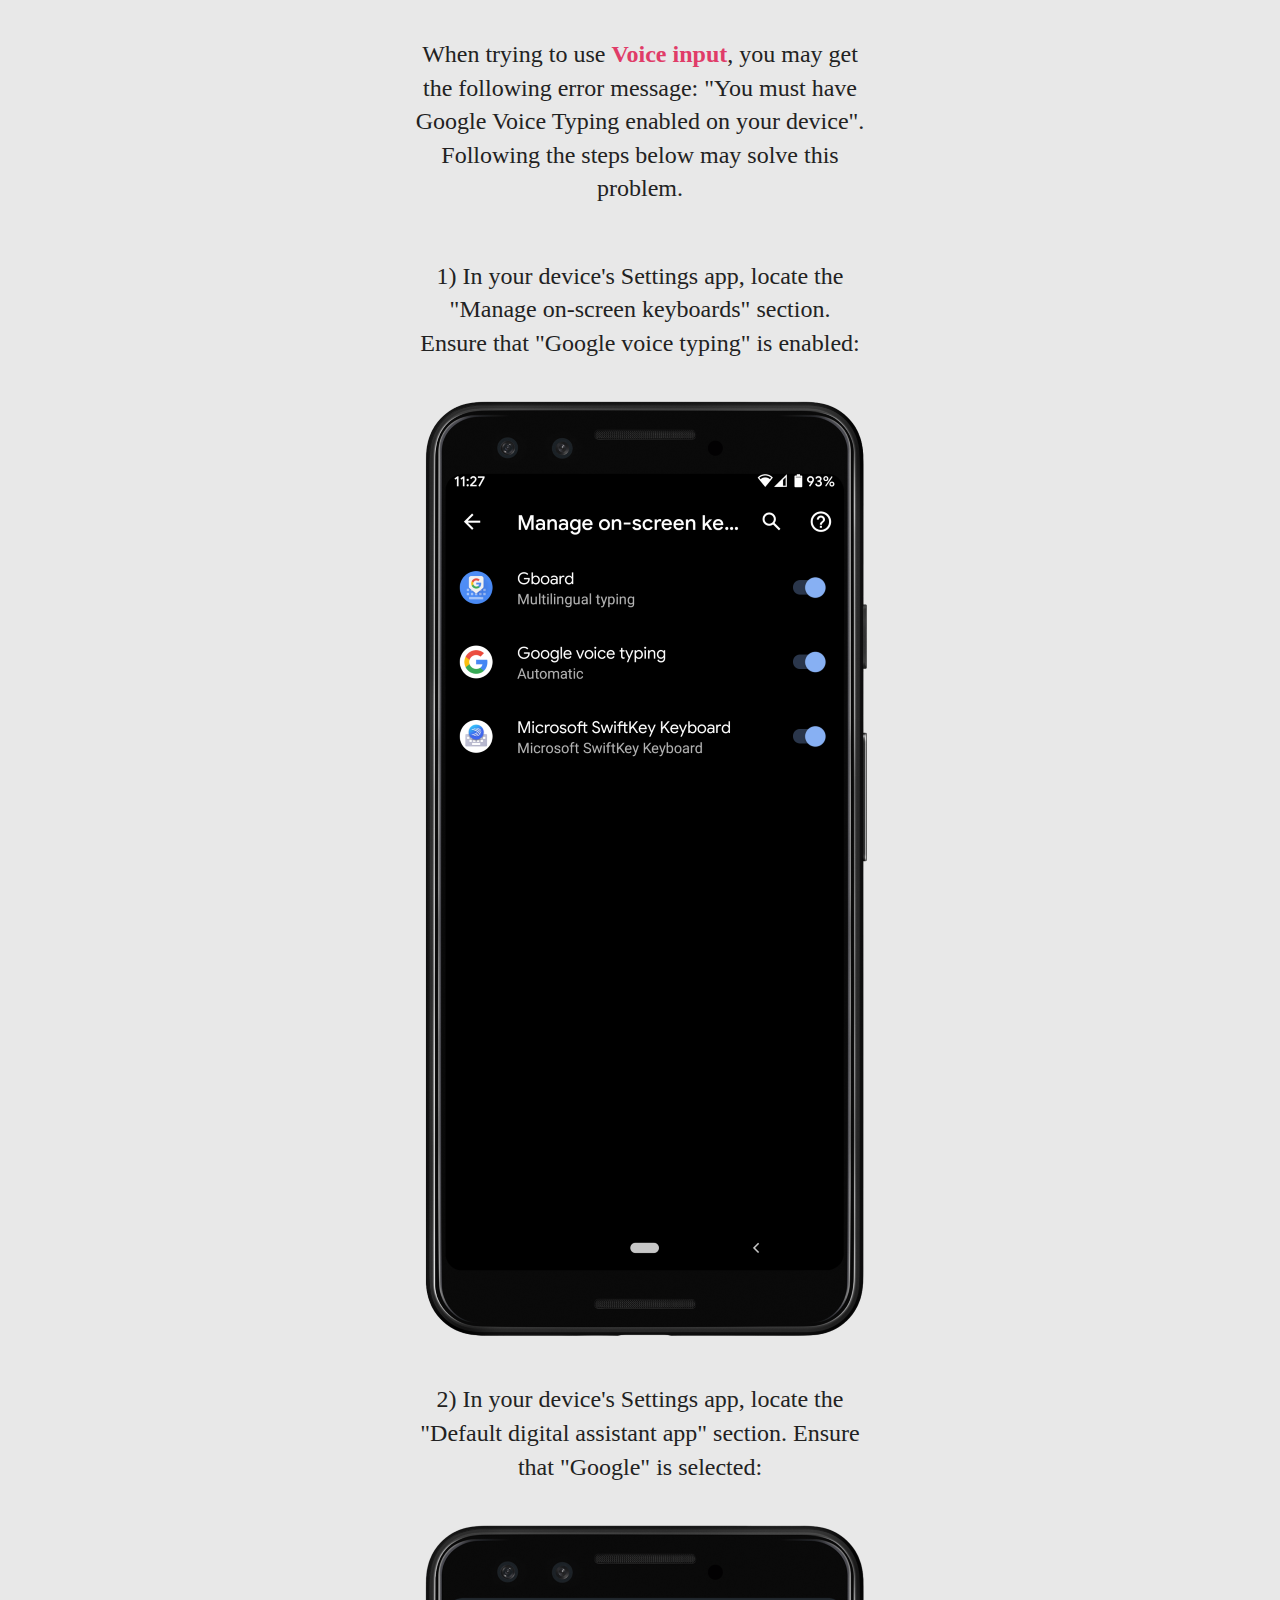
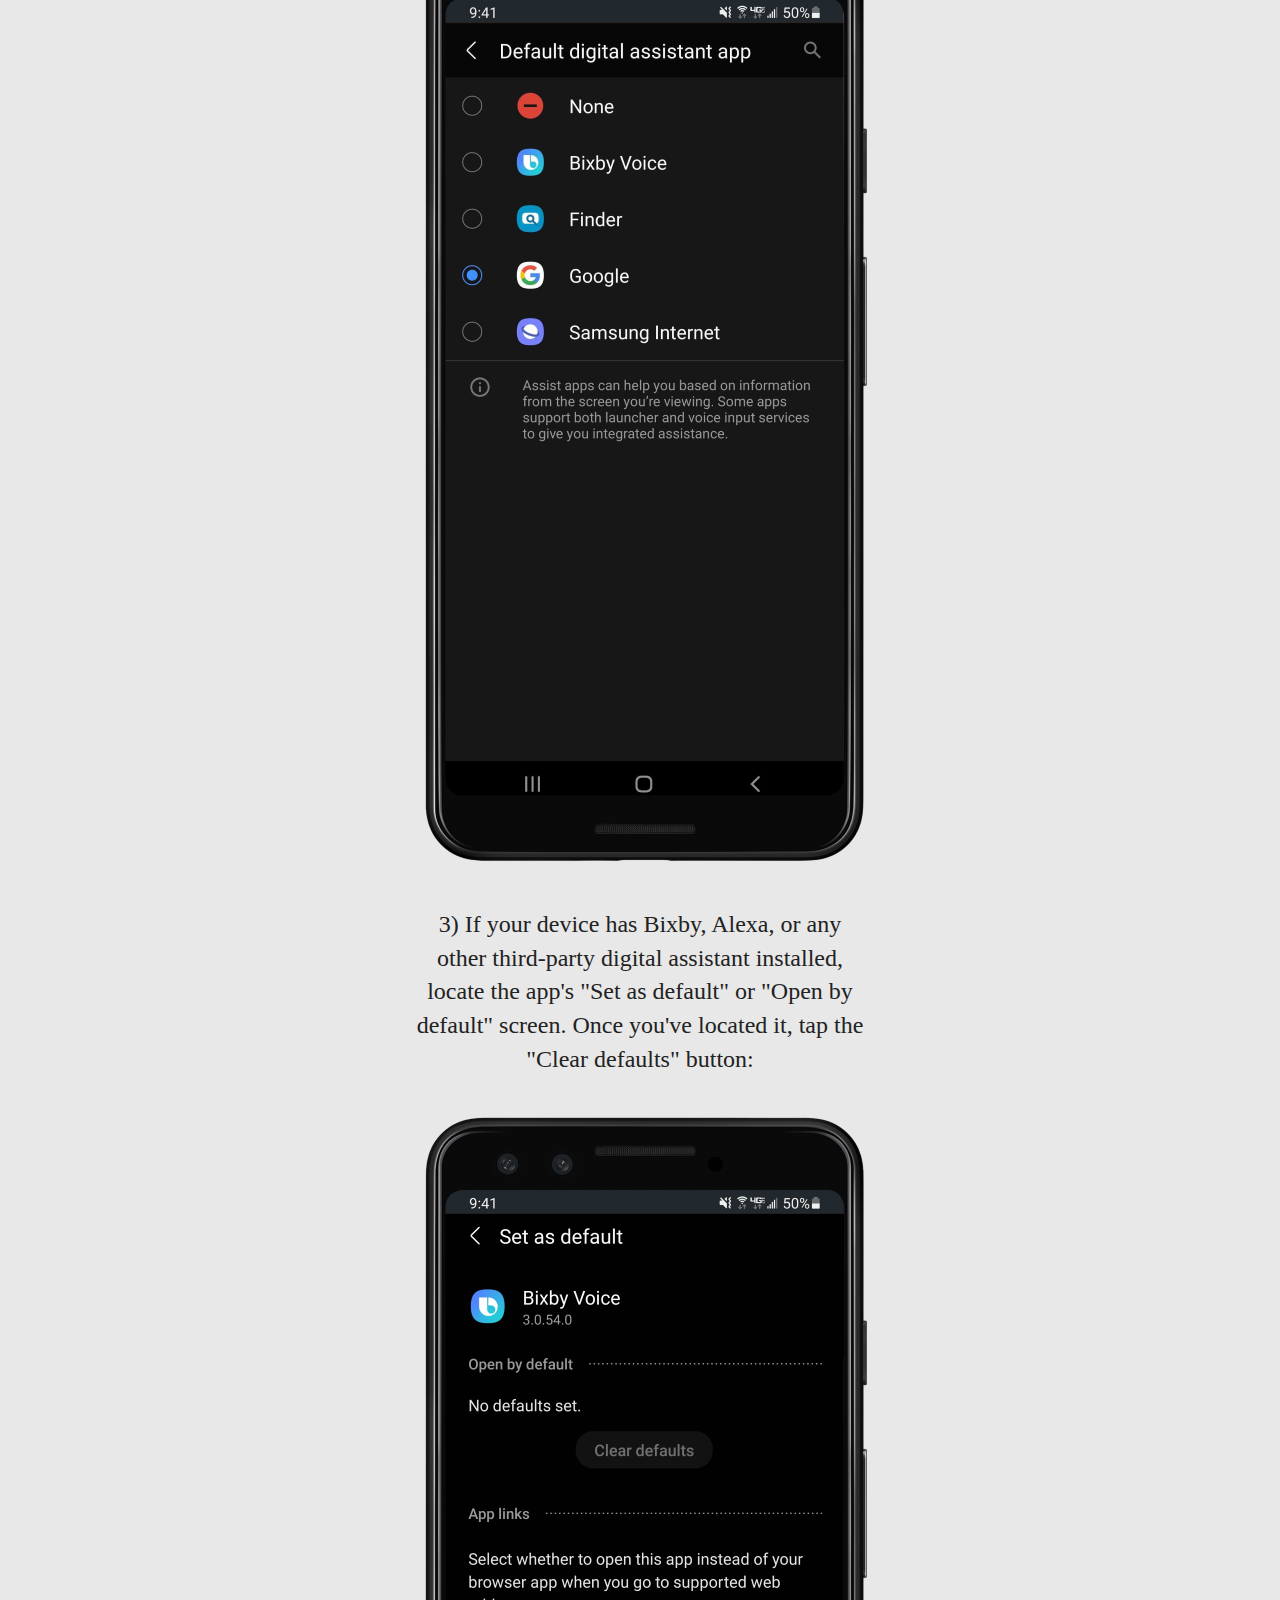
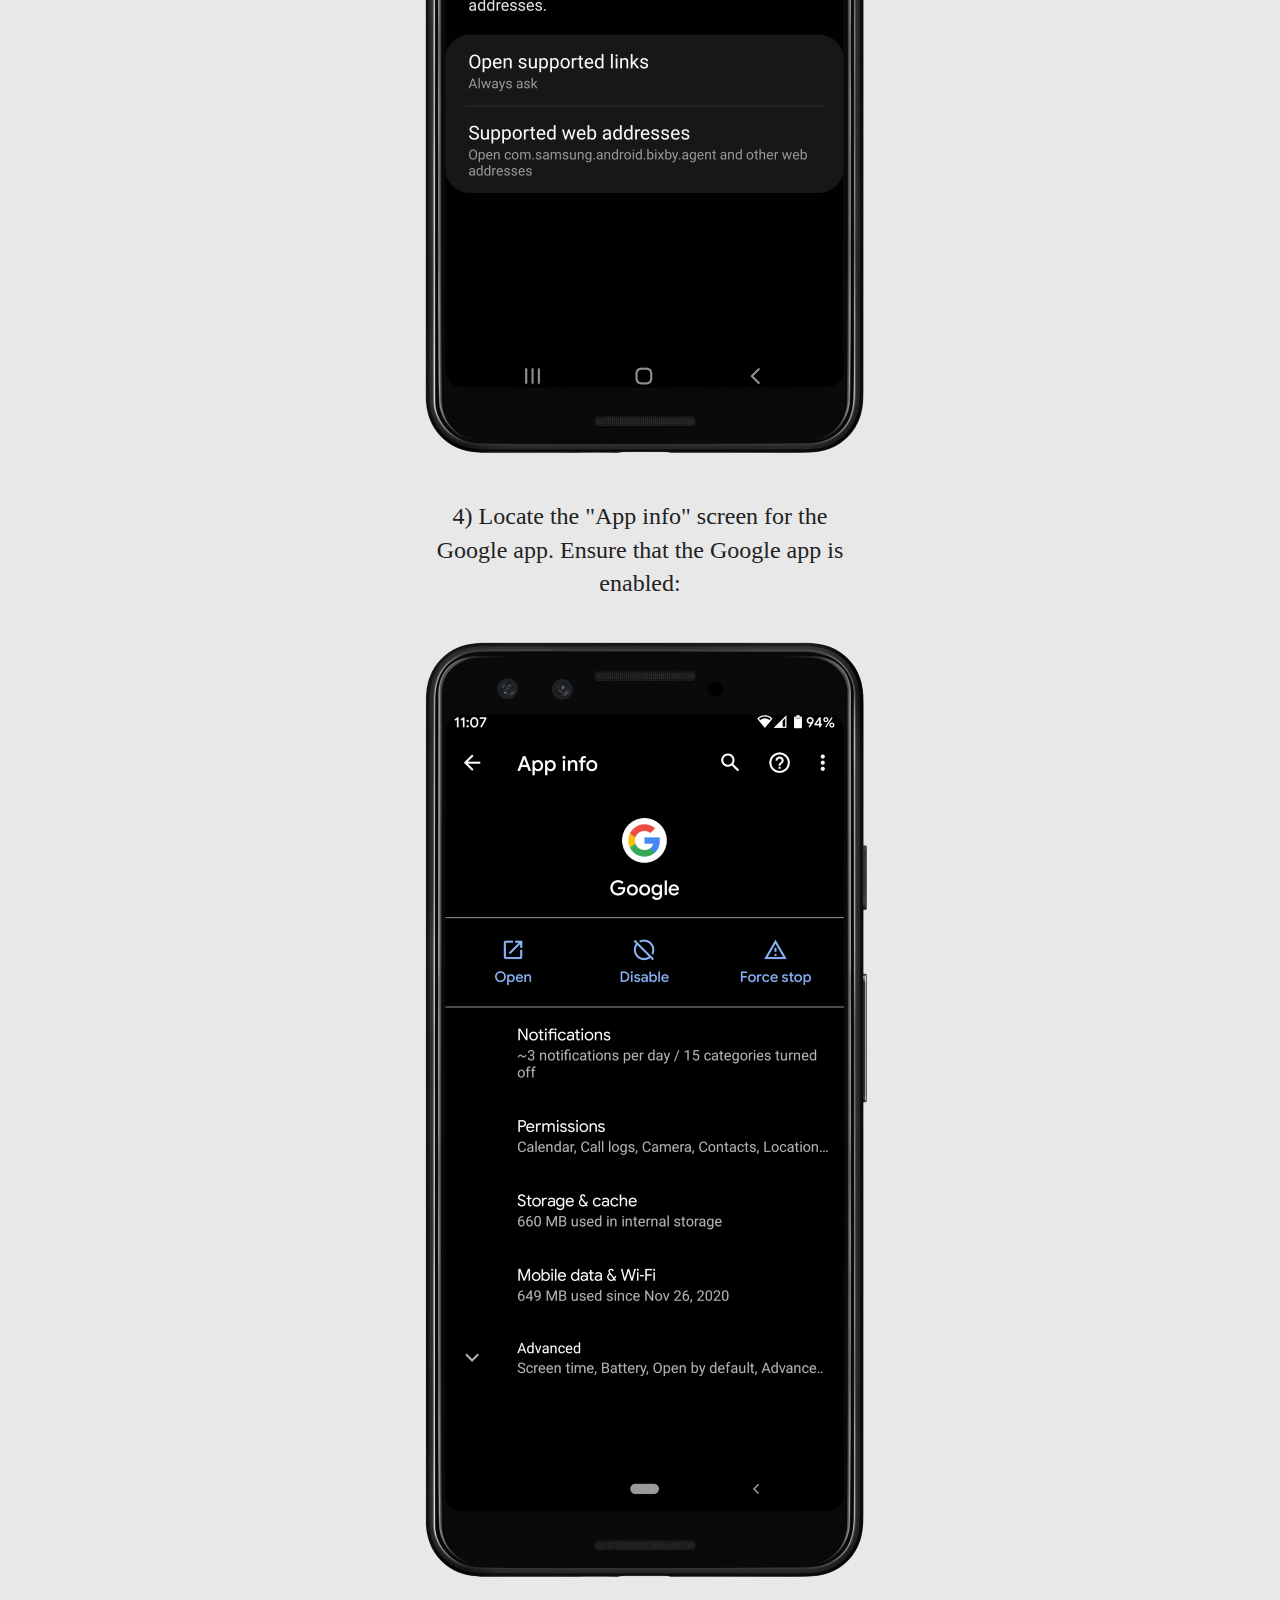
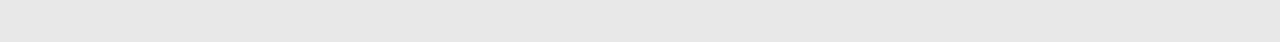
==== commit 4cb9fbeb: "Update enable-google-voice-typing.html" ====
--- a/enable-google-voice-typing.html
+++ b/enable-google-voice-typing.html
@@ -10,7 +10,7 @@
 <body>
 
 <p>When trying to use <b><font color='#E03C68'>Voice input</font></b>, you may get the following error message: "You must have Google Voice Typing enabled on your device". 
-    Generally, this is due to a conflict with a third-party digital assistant. Following the steps below may solve this problem.</p>
+    Following the steps below may solve this problem.</p>
 
 <br />
 
